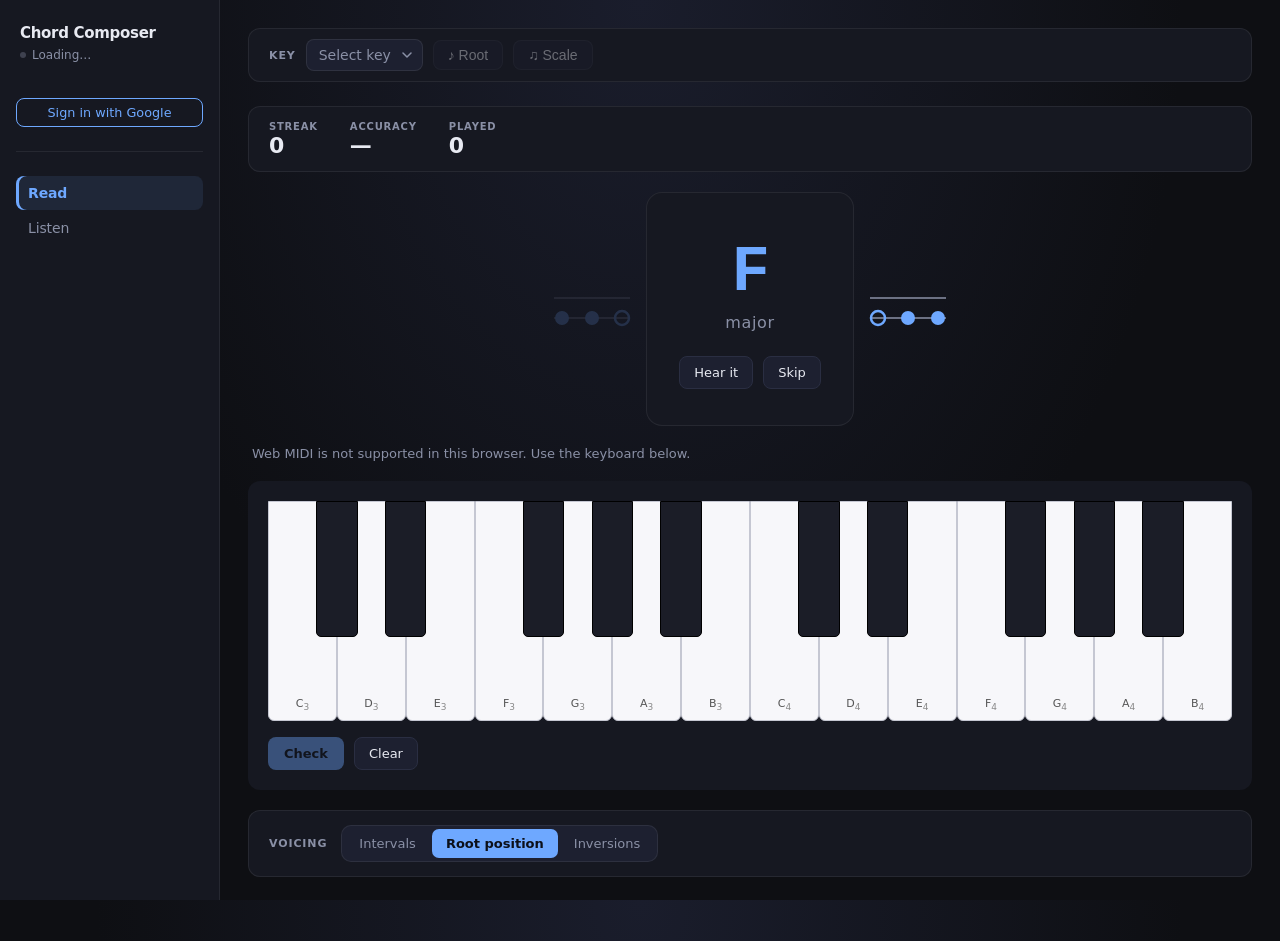
==== learn/index.html @ 8d829311 "Don't reveal answer on wrong check; add Clear for marked notes Keyboard now reveals the correct note" ====
<!doctype html>
<html lang="en">
  <head>
    <meta charset="UTF-8" />
    <meta name="viewport" content="width=device-width, initial-scale=1.0" />
    <title>Chord Composer</title>
    <script type="module" crossorigin src="/learn/assets/index-DQrzrPuW.js"></script>
    <link rel="stylesheet" crossorigin href="/learn/assets/index-ee2iNldH.css">
  </head>
  <body>
    <div id="root"></div>
  </body>
</html>
---- learn/assets/index-ee2iNldH.css ----
:root{--bg: #0e0f13;--panel: #161821;--panel-2: #1d2030;--text: #e8eaf2;--muted: #8a90a6;--accent: #6ea8ff;--accent-2: #ffb86b;--border: rgba(255,255,255,.07);--scale: #3a4866;--root: #ffb86b;--chord: #6ea8ff;--chord-root: #ff8c5a;--white-key: #f7f7fa;--white-key-down: #dadce6;--black-key: #1b1d27}*{box-sizing:border-box}html,body,#root{height:100%}body{margin:0;font-family:-apple-system,BlinkMacSystemFont,SF Pro Display,Inter,system-ui,sans-serif;background:radial-gradient(ellipse at top,#1a1d2c 0%,var(--bg) 60%);color:var(--text);-webkit-font-smoothing:antialiased}.app{display:flex;min-height:100vh}.sidebar{width:220px;flex-shrink:0;position:sticky;top:0;height:100vh;overflow-y:auto;padding:24px 16px;display:flex;flex-direction:column;gap:24px;background:var(--panel);border-right:1px solid var(--border)}.app-brand{padding:0 4px;display:flex;flex-direction:column;gap:6px}.sidebar h1{font-size:15px;font-weight:700;margin:0;letter-spacing:-.02em;color:var(--text)}.sidebar hr{border:none;border-top:1px solid var(--border);margin:0}.page-nav{display:flex;flex-direction:column;gap:1px}.page-nav button{display:flex;align-items:center;width:100%;text-align:left;background:transparent;border:0;border-radius:8px;padding:9px 12px;font-size:14px;font-weight:500;color:var(--muted);cursor:pointer;font-family:inherit;letter-spacing:-.01em;transition:background 80ms,color 80ms,box-shadow 80ms}.page-nav button:hover:not(.is-active){background:#ffffff0d;color:var(--text)}.page-nav button.is-active{background:#6ea8ff1a;color:var(--accent);font-weight:600;box-shadow:inset 3px 0 0 var(--accent)}.app-main{flex:1;min-width:0;padding:28px 28px 64px;display:flex;flex-direction:column;gap:24px}.key-bar{display:flex;align-items:center;gap:10px;padding:10px 20px;background:var(--panel);border-radius:12px;border:1px solid var(--border)}.key-bar-label{font-size:11px;font-weight:600;text-transform:uppercase;letter-spacing:.08em;color:var(--muted)}.page-blocker{flex:1;display:flex;align-items:center;justify-content:center;min-height:320px;background:var(--panel);border-radius:12px;border:1px solid var(--border)}.page-blocker-message{font-size:13px;font-weight:600;text-transform:uppercase;letter-spacing:.06em;color:var(--muted)}@media (max-width: 860px){.app{flex-direction:column}.sidebar{position:static;width:100%;height:auto;flex-direction:row;flex-wrap:wrap;align-items:center;gap:16px;border-right:0;border-bottom:1px solid #232636}.page-nav{flex-direction:row}.page-nav button{width:auto;padding:8px 12px}.sidebar-controls{flex-direction:row;align-items:flex-end}}.status{display:flex;align-items:center;gap:6px;font-size:12px;color:var(--muted)}.status:before{content:"";width:6px;height:6px;border-radius:50%;background:var(--muted);flex-shrink:0;opacity:.35;transition:background .5s,opacity .5s,box-shadow .5s}.status.is-ready:before{background:#3ddb7f;opacity:1;box-shadow:0 0 6px #3ddb7f66}.controls{display:flex;flex-wrap:wrap;gap:16px;background:var(--panel);padding:16px;border-radius:12px}.control{display:flex;flex-direction:column;gap:6px;min-width:140px}.control>span{font-size:11px;font-weight:600;text-transform:uppercase;letter-spacing:.08em;color:var(--muted)}.control select{-webkit-appearance:none;-moz-appearance:none;appearance:none;background:var(--panel-2);color:var(--text);border:1px solid #2a2e42;border-radius:8px;padding:10px 12px;font-size:14px;font-family:inherit}.control select:focus{outline:2px solid var(--accent);outline-offset:1px}.seg{display:inline-flex;background:var(--panel-2);border:1px solid var(--border);border-radius:10px;padding:3px;gap:2px}.seg button{background:transparent;color:var(--muted);border:0;padding:7px 14px;border-radius:7px;font-size:13px;font-family:inherit;font-weight:500;cursor:pointer;transition:background 80ms,color 80ms}.seg button.is-active{background:var(--accent);color:#0c1019;font-weight:600}.seg button:hover:not(.is-active){background:#ffffff0f;color:var(--text)}.page-header-control select.is-placeholder,.key-bar select.is-placeholder{color:var(--muted)}.keyboard-wrap{position:relative;background:var(--panel);padding:20px;border-radius:12px}.kbd-full{position:relative;width:100%;height:220px;-webkit-user-select:none;user-select:none}.kbd-white-row,.kbd-black-row{position:absolute;top:0;right:0;bottom:0;left:0}.kbd-black-row{pointer-events:none}.kbd-black-row .kbd-key{pointer-events:auto}.kbd-key{position:absolute;top:0;border:0;padding:0;cursor:pointer;font-family:inherit}.kbd-white{height:100%;background:var(--white-key);border:1px solid #c5c7d2;border-radius:0 0 6px 6px;color:#555;display:flex;align-items:flex-end;justify-content:center;padding-bottom:8px;font-size:11px;transition:background 60ms}.kbd-white:hover{background:#eef0f7}.kbd-white:active{background:var(--white-key-down)}.kbd-white .kbd-label sub{font-size:9px;color:#888}.kbd-black{height:62%;background:var(--black-key);border:1px solid #000;border-radius:0 0 5px 5px;z-index:2;transition:background 60ms,transform 60ms}.kbd-black:hover{background:#2a2d3a}.kbd-black:active{transform:translateY(1px)}.kbd-white.is-scale{background:linear-gradient(to bottom,#d8e3ff,#f7f7fa 70%)}.kbd-white.is-scale:hover{background:linear-gradient(to bottom,#c8d6ff,#eef0f7 70%)}.kbd-black.is-scale{background:#2d3a5e;box-shadow:inset 0 -3px 0 var(--accent)}.kbd-white.is-root{background:linear-gradient(to bottom,#ffd9a8,#fff 70%);box-shadow:inset 0 -4px 0 var(--root)}.kbd-black.is-root{background:#4d3a1f;box-shadow:inset 0 -3px 0 var(--root)}.kbd-white.is-chord,.kbd-white.is-chord-root,.kbd-white.is-root.is-chord{background:linear-gradient(to bottom,var(--chord) 0%,#b8d0ff 80%);color:#fff;box-shadow:none}.kbd-black.is-chord,.kbd-black.is-chord-root,.kbd-black.is-root.is-chord{background:var(--chord);box-shadow:inset 0 -3px 0 var(--chord)}.kbd-simple{display:grid;grid-template-columns:repeat(var(--cols, 14),1fr);gap:6px}.kbd-degree{background:var(--white-key);border:1px solid #c5c7d2;border-radius:8px;height:180px;font-family:inherit;cursor:pointer;color:#2a2d3a;display:flex;align-items:flex-end;justify-content:center;padding-bottom:14px;font-size:18px;font-weight:600;transition:background 60ms,transform 60ms}.kbd-degree:hover{background:#eef0f7}.kbd-degree:active{transform:translateY(1px)}.kbd-degree.is-root{background:linear-gradient(to bottom,#ffd9a8,#fff 70%);box-shadow:inset 0 -4px 0 var(--root)}.kbd-degree.is-chord,.kbd-degree.is-root.is-chord{background:linear-gradient(to bottom,var(--chord) 0%,#b8d0ff 80%);color:#fff;box-shadow:none}.chords-section h2{font-size:14px;font-weight:600;color:var(--muted);letter-spacing:.02em;margin:0 0 12px;text-transform:uppercase}.chord-pads{display:grid;grid-template-columns:repeat(auto-fit,minmax(110px,1fr));gap:10px}.chord-pad{background:var(--panel);border:1px solid #2a2e42;border-radius:12px;color:var(--text);padding:14px 12px;font-family:inherit;cursor:pointer;display:flex;flex-direction:column;gap:4px;align-items:flex-start;transition:background 80ms,border-color 80ms,transform 80ms}.chord-pad:hover{background:var(--panel-2);border-color:#3a3f5c}.chord-pad:active{transform:translateY(1px)}.chord-pad.is-active{background:var(--chord);border-color:var(--chord);color:#0c1019}.chord-pad.is-active .chord-pad-quality{color:#1a2a4a}.chord-pad-roman{font-size:18px;font-weight:700;letter-spacing:.01em}.chord-pad-name{font-size:14px;font-weight:500}.chord-pad-quality{font-size:11px;color:var(--muted);text-transform:uppercase;letter-spacing:.06em}.chords-section-head{display:flex;align-items:center;justify-content:space-between;margin-bottom:12px;gap:12px;flex-wrap:wrap}.chords-section-head h2{margin:0}.chord-mode-toggle{display:inline-flex;background:var(--panel);border:1px solid #2a2e42;border-radius:8px;padding:3px;gap:2px}.chord-mode-toggle button{background:transparent;color:var(--muted);border:0;padding:7px 14px;border-radius:6px;font-size:13px;font-family:inherit;cursor:pointer}.chord-mode-toggle button.is-active{background:var(--accent);color:#0c1019;font-weight:600}.nd-wrap{display:flex;flex-direction:column;gap:18px}.accent-secdom{--acc: #ff6f7a;--acc-soft: rgba(255,111,122,.16)}.accent-borrow{--acc: #b48aff;--acc-soft: rgba(180,138,255,.16)}.accent-mediant{--acc: #58d0c1;--acc-soft: rgba(88,208,193,.16)}.accent-hub{--acc: #ffb86b;--acc-soft: rgba(255,184,107,.16)}.nd-filters{display:flex;flex-wrap:wrap;gap:8px;padding:4px 0;position:sticky;top:0;background:var(--bg);z-index:5}.nd-chip{display:inline-flex;align-items:center;gap:8px;padding:8px 12px;border-radius:999px;border:1px solid #2a2e42;background:var(--panel);color:var(--text);font-family:inherit;font-size:13px;cursor:pointer;transition:background 80ms,border-color 80ms,transform 80ms}.nd-chip:hover{background:var(--panel-2)}.nd-chip.is-active{background:var(--acc, var(--accent));border-color:var(--acc, var(--accent));color:#0c1019;font-weight:600}.nd-chip:not(.is-active):before{content:"";display:inline-block;width:8px;height:8px;border-radius:50%;background:var(--acc, var(--muted))}.nd-chip-count{font-size:11px;color:var(--muted);background:#ffffff0f;padding:1px 6px;border-radius:8px}.nd-chip.is-active .nd-chip-count{color:#0000008c;background:#0000001f}.nd-section{background:var(--panel);border-radius:14px;padding:16px 18px 18px;border:1px solid #21263a}.nd-section-head{display:flex;gap:12px;margin-bottom:14px;align-items:stretch}.nd-section-bar{width:3px;border-radius:2px;background:var(--acc);flex-shrink:0}.nd-section-text{display:flex;flex-direction:column;gap:4px}.nd-section-title{font-size:14px;font-weight:700;letter-spacing:.02em;color:var(--text);text-transform:uppercase}.nd-section-sub{margin-left:8px;font-size:12px;color:var(--muted);font-weight:400;text-transform:none;letter-spacing:.01em}.nd-section-blurb{color:var(--muted);font-size:12.5px;line-height:1.5;max-width:80ch}.nd-empty{color:var(--muted);font-size:13px;padding:12px;background:var(--panel-2);border-radius:8px}.nd-pad{background:var(--panel-2);border:1px solid #2a2e42;border-left:3px solid var(--acc);border-radius:10px;color:var(--text);padding:10px 12px;font-family:inherit;cursor:pointer;display:flex;flex-direction:column;gap:3px;align-items:flex-start;text-align:left;transition:background 80ms,border-color 80ms,transform 80ms;min-width:0}.nd-pad:hover{background:#232842;border-color:var(--acc)}.nd-pad:active{transform:translateY(1px)}.nd-pad.is-active{background:var(--acc);border-color:var(--acc);color:#0c1019}.nd-pad.is-active .nd-pad-sub,.nd-pad.is-active .nd-pad-quality{color:#0009}.nd-pad.is-dim{opacity:.45}.nd-pad.is-dim:after{content:""}.nd-pad.is-small{padding:7px 10px}.nd-pad-label{font-size:14px;font-weight:700;letter-spacing:.02em;font-feature-settings:"tnum"}.nd-pad-name{font-size:12.5px;color:var(--muted)}.nd-pad.is-active .nd-pad-name{color:#000000b3}.nd-pad-sub{font-size:10.5px;color:var(--muted);text-transform:uppercase;letter-spacing:.08em}.nd-pad-quality{font-size:10px;color:var(--muted);text-transform:uppercase;letter-spacing:.08em}.nd-pad.is-small .nd-pad-name{display:none}.nd-pad.is-small .nd-pad-label{font-size:13px}.nd-secdom-grid{display:grid;gap:8px;align-items:stretch}.nd-rowlabel{font-size:11px;text-transform:uppercase;letter-spacing:.08em;color:var(--muted);display:flex;align-items:center;padding-right:8px}.nd-colhead{display:flex;flex-direction:column;align-items:center;justify-content:center;gap:2px;padding:4px;border-bottom:1px dashed #2a2e42}.nd-colhead-roman{font-size:13px;font-weight:700;color:var(--text)}.nd-colhead-name{font-size:11px;color:var(--muted)}.nd-borrow-row+.nd-borrow-row{margin-top:14px}.nd-source-label{font-size:11px;text-transform:uppercase;letter-spacing:.08em;color:var(--muted);margin-bottom:8px}.nd-pad-grid{display:grid;grid-template-columns:repeat(auto-fit,minmax(110px,1fr));gap:8px}.nd-hub{display:flex;flex-direction:column;gap:8px}.nd-hub-row{display:grid;grid-template-columns:170px 1fr;gap:12px;align-items:stretch;padding:8px;border-radius:10px;background:var(--panel-2)}.nd-hub-row.is-current{background:var(--acc-soft);border:1px solid var(--acc)}.nd-hub-mode{font-size:13px;font-weight:600;color:var(--text);display:flex;flex-direction:column;align-items:flex-start;gap:4px;justify-content:center;padding-left:4px}.nd-hub-tag{font-size:10px;text-transform:uppercase;letter-spacing:.08em;padding:2px 6px;background:var(--acc);color:#0c1019;border-radius:6px}.nd-hub-cells{display:grid;grid-template-columns:repeat(7,minmax(0,1fr));gap:6px}.painter{display:flex;flex-direction:column;gap:20px}.painter-toolbar{display:flex;flex-wrap:wrap;gap:16px;align-items:center;background:var(--panel);padding:14px 16px;border-radius:12px}.tool-group{display:flex;align-items:center;gap:8px}.tool-label{font-size:11px;text-transform:uppercase;letter-spacing:.08em;color:var(--muted);margin-right:4px}.seg button{font-weight:500}.bpm-input{width:64px;background:var(--panel-2);border:1px solid #2a2e42;border-radius:8px;color:var(--text);padding:8px 10px;font-family:inherit;font-size:13px;text-align:center}.btn-primary{background:var(--accent);color:#0c1019;border:0;border-radius:8px;padding:9px 16px;font-family:inherit;font-size:13px;font-weight:600;cursor:pointer}.btn-primary:disabled{opacity:.4;cursor:not-allowed}.btn-ghost{background:var(--panel-2);color:var(--text);border:1px solid #2a2e42;border-radius:8px;padding:8px 14px;font-family:inherit;font-size:13px;cursor:pointer}.btn-ghost:hover{background:#232842}.btn-link{background:transparent;color:var(--accent);border:0;cursor:pointer;font-family:inherit;font-size:12px;margin-left:8px;padding:4px 6px}.mark-action{margin-left:auto;background:var(--panel-2);padding:6px 10px;border-radius:10px}.mark-info{font-size:12px;color:var(--muted)}.mark-info b{color:var(--text)}.painter-roll{background:var(--panel);border-radius:12px;padding:14px}.roll-outer{display:flex;flex-direction:column;gap:10px}.roll-scroll{overflow-x:auto;border-radius:10px;background:var(--panel-2);padding:0;position:relative}.roll-rule{position:relative;height:22px;border-bottom:1px solid #2a2e42}.roll-tick{position:absolute;top:0;bottom:0;width:1px;background:#2a2e42}.roll-tick.is-bar{background:#3a3f5c}.roll-bar-label{position:absolute;left:4px;top:4px;font-size:10px;color:var(--muted);text-transform:uppercase;letter-spacing:.08em}.roll-track{position:relative;cursor:cell;-webkit-user-select:none;user-select:none}.roll-track.tool-insert,.roll-track.tool-insert .roll-block{cursor:crosshair}.roll-cell{position:absolute;top:0;bottom:0;border-right:1px solid rgba(255,255,255,.04)}.roll-cell.is-bar-start{border-left:1px solid rgba(255,255,255,.12)}.roll-block{position:absolute;top:6px;bottom:6px;background:var(--panel);border:1px solid var(--accent);border-radius:8px;padding:8px 10px;display:flex;flex-direction:column;gap:2px;justify-content:center;color:var(--text);overflow:hidden;cursor:pointer;transition:background 80ms}.roll-block{cursor:grab}.roll-block.is-dragging{cursor:grabbing;opacity:.85;box-shadow:0 6px 18px #00000080;z-index:3}.roll-block:hover{background:#1c2032}.roll-block.is-custom{border-color:var(--accent-2);background:linear-gradient(180deg,#ffb86b2e,#ffb86b0f)}.roll-block-label{font-size:14px;font-weight:700;letter-spacing:.02em}.roll-block-name{font-size:11px;color:var(--muted)}.roll-block-resize{position:absolute;top:0;bottom:0;right:0;width:6px;cursor:ew-resize;background:transparent}.roll-block-resize:hover{background:#6ea8ff66}.roll-mark{position:absolute;top:0;bottom:0;width:2px;background:var(--accent-2);cursor:pointer;z-index:4}.roll-mark-flag{position:absolute;top:-8px;left:50%;transform:translate(-50%);background:var(--accent-2);color:#0c1019;padding:0 5px;border-radius:4px;font-size:12px;font-weight:700}.roll-playhead{position:absolute;top:0;bottom:0;width:2px;background:#ff4757;z-index:5;pointer-events:none;box-shadow:0 0 8px #ff475799}.roll-footer{display:flex;justify-content:space-between;align-items:center;padding:0 4px}.roll-extend{background:transparent;border:1px dashed #3a3f5c;color:var(--muted);padding:6px 12px;border-radius:8px;font-family:inherit;font-size:12px;cursor:pointer}.roll-extend:hover{color:var(--text);border-color:var(--accent)}.roll-stats{font-size:11px;color:var(--muted);text-transform:uppercase;letter-spacing:.08em}.painter-pads{background:var(--panel);padding:16px;border-radius:12px}.painter-pads-head{display:flex;justify-content:space-between;align-items:center;margin-bottom:12px;gap:16px}.painter-pads-head h2{font-size:14px;font-weight:600;color:var(--muted);letter-spacing:.02em;margin:0;text-transform:uppercase}.painter-armed{font-size:12px;color:var(--muted);background:var(--panel-2);padding:6px 10px;border-radius:8px}.painter-armed b{color:var(--accent)}.designer{background:var(--panel);border:1px solid var(--accent-2);border-radius:14px;padding:18px;display:flex;flex-direction:column;gap:16px}.designer-head{display:flex;justify-content:space-between;gap:12px}.designer-eyebrow{font-size:10.5px;text-transform:uppercase;letter-spacing:.1em;color:var(--accent-2);font-weight:700;margin-bottom:4px}.designer-title{font-size:18px;font-weight:600;margin:0}.designer-title .dest-name{color:var(--accent-2)}.designer-sub{margin-top:4px;font-size:12px;color:var(--muted);font-family:ui-monospace,SFMono-Regular,monospace}.designer-close{background:transparent;border:0;color:var(--muted);font-size:24px;cursor:pointer;padding:4px 10px;border-radius:6px}.designer-close:hover{background:var(--panel-2);color:var(--text)}.designer-help{display:flex;flex-wrap:wrap;gap:14px;align-items:center;padding:10px 14px;background:var(--panel-2);border-radius:10px;border-left:3px solid var(--accent-2)}.help-label{font-size:10.5px;text-transform:uppercase;letter-spacing:.1em;color:var(--accent-2);font-weight:700}.help-choice{display:flex;gap:10px;align-items:center}.help-hint{font-size:12px;color:var(--muted)}.designer-kbd-wrap{padding:24px 8px 36px;background:var(--panel-2);border-radius:10px;position:relative}.kbd-white.is-help-legal{background:linear-gradient(to bottom,#6ea8ff8c,#f7f7fa 75%);box-shadow:inset 0 -5px 0 var(--accent)}.kbd-black.is-help-legal{background:#2a3a66;box-shadow:inset 0 -3px 0 var(--accent)}.kbd-white.is-help-locked{background:linear-gradient(to bottom,#ffb86bd9,#f7f7fa 75%);box-shadow:inset 0 -5px 0 var(--accent-2);cursor:not-allowed}.kbd-black.is-help-locked{background:#6b4a1f;box-shadow:inset 0 -3px 0 var(--accent-2);cursor:not-allowed}.move-marker.is-locked{background:#2a2e42;color:var(--accent-2);cursor:not-allowed;border-color:var(--accent-2)}.marker-chip.is-locked{opacity:.85;cursor:not-allowed;border-color:var(--accent-2)}.marker-chip.is-locked .marker-num{color:var(--accent-2)}.marker-lock{font-size:11px;margin-left:2px}.designer-kbd{position:relative;width:100%}.designer-kbd-row{position:absolute;top:0;right:0;bottom:0;left:0}.designer-kbd-row+.designer-kbd-row{pointer-events:none}.designer-kbd-row+.designer-kbd-row .kbd-key{pointer-events:auto}.kbd-white.is-dest-shadow{background:linear-gradient(to bottom,#ffb86b80,#f7f7fa 75%);box-shadow:inset 0 -5px 0 var(--accent-2)}.kbd-black.is-dest-shadow{background:#4d3a1f;box-shadow:inset 0 -3px 0 var(--accent-2)}.designer-markers-top{position:absolute;top:-22px;left:0;right:0;height:18px;pointer-events:none}.dest-marker{position:absolute;transform:translate(-50%);color:var(--accent-2);font-size:16px;line-height:1}.designer-markers-bottom{position:absolute;bottom:-34px;left:0;right:0;height:28px;pointer-events:none}.move-marker{position:absolute;transform:translate(-50%);pointer-events:auto;width:26px;height:26px;border-radius:50%;background:var(--mk);color:#0c1019;display:flex;align-items:center;justify-content:center;font-size:12px;font-weight:700;cursor:pointer;border:2px solid transparent;box-shadow:0 2px 6px #0006;transition:transform 80ms}.move-marker.is-selected{border-color:#fff;transform:translate(-50%) scale(1.15)}.designer-controls{display:grid;grid-template-columns:1fr auto;gap:16px;align-items:center}.marker-chips{display:flex;gap:8px;flex-wrap:wrap}.marker-chip{display:inline-flex;align-items:center;gap:8px;background:var(--panel-2);border:1px solid #2a2e42;border-radius:999px;padding:7px 12px;cursor:pointer;color:var(--text);font-family:inherit;font-size:13px}.marker-chip.is-selected{border-color:var(--mk);box-shadow:0 0 0 2px #ffffff0a}.marker-dot{width:10px;height:10px;border-radius:50%;background:var(--mk)}.marker-num{font-weight:700}.marker-note{color:var(--muted);font-family:ui-monospace,SFMono-Regular,monospace;font-size:12px}.designer-readout{background:var(--panel-2);border-radius:10px;padding:10px 18px;display:flex;flex-direction:column;gap:2px;align-items:flex-end}.readout-label{font-size:10px;text-transform:uppercase;letter-spacing:.1em;color:var(--muted)}.readout-name{font-size:22px;font-weight:700;color:var(--accent);font-family:ui-monospace,SFMono-Regular,monospace;line-height:1}.readout-name.is-unknown{color:var(--muted);font-size:14px;font-weight:500}.readout-quality{font-size:10px;text-transform:uppercase;letter-spacing:.08em;color:var(--muted)}.designer-actions{display:flex;gap:10px;align-items:center}.designer-actions .spacer{flex:1}.tier-pull{--tier: #5b5bd6;--tier-soft: rgba(91,91,214,.32);--tier-text: #c9c9ff}.tier-inKey{--tier: #1f8a70;--tier-soft: rgba(31,138,112,.32);--tier-text: #9fe8d5}.tier-shade{--tier: #4f7a28;--tier-soft: rgba(79,122,40,.32);--tier-text: #c2e89a}.tier-colour{--tier: #b4762a;--tier-soft: rgba(180,118,42,.3);--tier-text: #ffd9a0}.tier-floor{--tier: #4a4d5c;--tier-soft: rgba(74,77,92,.35);--tier-text: #a7abc0}.vm-grid{display:grid;grid-template-columns:64px repeat(12,minmax(0,1fr));gap:4px}.vm-colhead{text-align:center;font-size:12px;font-weight:600;color:var(--muted);padding-bottom:2px}.vm-rowlabel{display:flex;align-items:center;justify-content:flex-end;padding-right:10px;font-size:12px;font-weight:600;color:var(--muted)}.vm-cell{background:var(--tier-soft);border:1px solid var(--tier);color:var(--tier-text);border-radius:8px;padding:10px 0;font-size:13px;font-weight:600;font-family:inherit;cursor:pointer;transition:transform .05s ease,box-shadow .1s ease,background .1s ease}.vm-cell:hover{background:var(--tier);color:#0c1019}.vm-cell:active{transform:translateY(1px)}.vm-cell.is-active{background:var(--tier);color:#0c1019;box-shadow:0 0 0 2px var(--text)}.vm-cell.is-dual{box-shadow:inset 0 0 0 2px #ffe9b0}.vm-cell.is-dual.is-active{box-shadow:inset 0 0 0 2px #ffe9b0,0 0 0 2px var(--text)}.vm-detail{margin-top:16px;background:var(--panel-2);border-left:3px solid var(--tier, #2a2e42);border-radius:10px;padding:12px 16px;display:flex;flex-direction:column;gap:6px}.vm-detail.is-empty{color:var(--muted);font-size:13px;border-left-color:#2a2e42}.vm-detail-head{display:flex;align-items:baseline;gap:12px}.vm-detail-name{font-size:18px;font-weight:700}.vm-detail-tier{font-size:11px;font-weight:600;text-transform:uppercase;letter-spacing:.08em;color:var(--tier-text, var(--muted))}.vm-detail-body{display:flex;flex-direction:column;gap:4px;font-size:13px;color:var(--muted)}.vm-detail-targets{margin:0;padding:0;list-style:none;display:flex;flex-direction:column;gap:3px;color:var(--text)}.vm-detail-foreign{font-size:12px;color:var(--muted)}.vm-bar{margin-top:16px;display:flex;height:14px;border-radius:7px;overflow:hidden;border:1px solid #2a2e42}.vm-bar-seg{background:var(--tier);min-width:2px}.vm-legend{margin-top:12px;display:flex;flex-wrap:wrap;gap:14px 22px}.vm-legend-item{display:inline-flex;align-items:center;gap:7px;font-size:12px;color:var(--muted)}.vm-swatch{width:14px;height:14px;border-radius:4px;background:var(--tier-soft, transparent);border:1px solid var(--tier, #2a2e42)}.vm-swatch.is-dual{border-color:#ffe9b0;box-shadow:inset 0 0 0 1px #ffe9b0}.vm-legend-count{font-weight:700;color:var(--text)}@media (max-width: 720px){.vm-grid{grid-template-columns:48px repeat(12,minmax(0,1fr));gap:3px}.vm-cell{padding:7px 0;font-size:11px;border-radius:6px}.vm-colhead,.vm-rowlabel{font-size:10px}}.vm-grid,.vm-cell{position:relative}.vm-cell:after{content:attr(data-tip);position:absolute;bottom:calc(100% + 7px);left:50%;transform:translate(-50%) translateY(2px);background:#0c0e16;border:1px solid var(--tier);color:var(--text);font-size:11px;font-weight:600;padding:5px 9px;border-radius:6px;white-space:nowrap;opacity:0;pointer-events:none;transition:opacity .1s ease,transform .1s ease;z-index:6}.vm-cell:hover:after{opacity:1;transform:translate(-50%) translateY(0)}@keyframes vm-flash{0%,to{filter:none;box-shadow:none}50%{filter:brightness(1.8);box-shadow:0 0 0 3px var(--text),0 0 14px var(--tier)}}.vm-cell.is-flash{animation:vm-flash .4s ease-in-out 3;z-index:2}.vm-cell.is-dual.is-flash{animation:vm-flash .4s ease-in-out 3}.vm-cell{transition:transform .05s ease,box-shadow .1s ease,background .1s ease,opacity .12s ease,filter .12s ease}.vm-grid.is-holding .vm-cell.is-dimmed{opacity:.15;filter:saturate(.4)}.vm-grid.is-holding .vm-cell.is-next{box-shadow:0 0 0 2px var(--text),0 0 10px var(--tier);filter:brightness(1.25);z-index:2}.vm-grid.is-holding .vm-cell.is-next.is-dual{box-shadow:inset 0 0 0 2px #ffe9b0,0 0 0 2px var(--text),0 0 10px var(--tier)}.vm-grid.is-holding .vm-cell.is-held{background:var(--tier);color:#0c1019}.vm-grid.is-holding .vm-cell:after{opacity:0!important}.vm-hold-hint{margin-top:10px;font-size:12px;color:var(--muted);padding:8px 12px;background:var(--panel-2);border-radius:8px}.vm-hold-hint.mode-resolve{color:#c9c9ff}.vm-hold-hint.mode-free{color:#9fe8d5}.vm-hold-hint.mode-home{color:#ffd9a0}.cheat-head{display:flex;align-items:flex-end;justify-content:space-between;gap:16px;flex-wrap:wrap}.cheat-meta{display:flex;align-items:center;gap:12px}.cheat-count{font-size:13px;color:var(--muted)}.cheat-clear{background:var(--panel-2);color:var(--text);border:1px solid #2a2e42;border-radius:8px;padding:8px 14px;font-size:13px;font-family:inherit;cursor:pointer}.cheat-clear:hover:not(:disabled){border-color:var(--accent)}.cheat-clear:disabled{opacity:.4;cursor:default}.cheat-hint{font-size:13px;color:var(--muted);padding:10px 14px;background:var(--panel);border-radius:10px}.seg button:disabled{opacity:.4;cursor:default}.kbd-key.is-marked:after{content:"";position:absolute;left:50%;transform:translate(-50%);width:9px;height:9px;border-radius:50%;background:var(--accent);pointer-events:none}.kbd-white.is-marked:after{bottom:30px;box-shadow:0 0 0 2px #ffffffd9}.kbd-black.is-marked:after{bottom:10px;box-shadow:0 0 0 2px #0009}.kbd-key.is-locked{cursor:default;filter:saturate(.5) brightness(.55)}.kbd-white.is-locked:hover{background:var(--white-key)}.kbd-black.is-locked:hover{background:var(--black-key)}.kbd-black.is-locked:active{transform:none}.page-header{display:flex;align-items:center;justify-content:space-between;gap:16px;background:var(--panel);border-radius:12px;border:1px solid var(--border);padding:12px 20px;flex-wrap:wrap}.page-header-controls{display:flex;align-items:center;gap:24px;flex-wrap:wrap}.page-header-control{display:flex;align-items:center;gap:10px}.page-header-control>span{font-size:11px;font-weight:600;text-transform:uppercase;letter-spacing:.08em;color:var(--muted);white-space:nowrap}.page-header-control select,.key-bar select{-webkit-appearance:none;-moz-appearance:none;appearance:none;background-color:var(--panel-2);background-image:url("data:image/svg+xml,%3Csvg xmlns='http://www.w3.org/2000/svg' width='10' height='6' fill='none'%3E%3Cpath d='M1 1l4 4 4-4' stroke='%238a90a6' stroke-width='1.5' stroke-linecap='round' stroke-linejoin='round'/%3E%3C/svg%3E");background-repeat:no-repeat;background-position:right 10px center;color:var(--text);border:1px solid rgba(255,255,255,.08);border-radius:8px;padding:7px 30px 7px 12px;font-size:14px;font-family:inherit;cursor:pointer;transition:border-color 80ms}.page-header-control select:hover,.key-bar select:hover{border-color:#ffffff29}.page-header-control select:focus,.key-bar select:focus{outline:2px solid var(--accent);outline-offset:1px}.em-grid-wrap{position:relative}.em-grid-wrap.has-focal .vm-cell{opacity:.18;filter:saturate(.3);pointer-events:none;transition:opacity .2s ease,filter .2s ease}.em-grid-wrap.has-focal .vm-cell.is-active{opacity:1;filter:none}.em-overlay{position:absolute;top:0;right:0;bottom:0;left:0;display:flex;flex-direction:column;align-items:center;justify-content:center;gap:20px;background:#0e0f13b8;border-radius:12px;padding:24px 16px;animation:em-fade-in .15s ease;min-height:260px}@keyframes em-fade-in{0%{opacity:0}to{opacity:1}}.em-dismiss{position:absolute;top:12px;right:14px;background:transparent;border:1px solid #2a2e42;border-radius:8px;color:var(--muted);font-size:12px;font-family:inherit;padding:6px 10px;cursor:pointer;transition:color 80ms,border-color 80ms}.em-dismiss:hover{color:var(--text);border-color:var(--accent)}.em-focal-card{background:var(--tier-soft);border:2px solid var(--tier);border-radius:14px;padding:16px 32px;text-align:center;box-shadow:0 0 0 4px #ffffff0f,0 0 24px var(--tier-soft)}.em-focal-name{font-size:28px;font-weight:700;color:var(--tier-text);line-height:1}.em-focal-tier{margin-top:6px;font-size:11px;font-weight:600;text-transform:uppercase;letter-spacing:.1em;color:var(--tier-text);opacity:.7}.em-spokes{display:flex;flex-wrap:wrap;gap:10px;justify-content:center}.em-spoke{display:flex;align-items:center;gap:8px;background:var(--panel-2);border:1px solid #2a2e42;border-radius:999px;padding:9px 16px;cursor:pointer;font-family:inherit;font-size:13px;color:var(--text);transition:background 80ms,border-color 80ms,box-shadow 80ms}.em-spoke:hover{border-color:var(--accent);background:#1c2032}.em-spoke.is-active{background:var(--accent);border-color:var(--accent);color:#0c1019}.em-spoke.is-active .em-spoke-arrow{color:#0c1019}.em-spoke.is-active .em-spoke-count{background:#0000002e;color:#0c1019}.em-spoke-arrow{color:var(--muted);font-size:15px}.em-spoke-label{font-weight:500}.em-spoke-count{font-size:11px;font-weight:700;background:var(--panel);padding:2px 7px;border-radius:999px;color:var(--muted)}.em-cluster{width:100%;max-width:720px;animation:em-fade-in .15s ease;display:flex;flex-direction:column;gap:12px}.em-cluster-blurb{font-size:13px;color:var(--muted);text-align:center;margin:0;padding:0 16px;line-height:1.5}.em-cluster-cards{display:flex;flex-wrap:wrap;gap:8px;justify-content:center}.em-chord-card{background:var(--tier-soft);border:1px solid var(--tier);border-radius:10px;padding:10px 14px;min-width:64px;text-align:center;cursor:pointer;font-family:inherit;transition:background 80ms,box-shadow 80ms;display:flex;flex-direction:column;gap:3px}.em-chord-card:hover{background:var(--tier);box-shadow:0 0 10px var(--tier-soft)}.em-chord-card:hover .em-chord-name,.em-chord-card:hover .em-chord-quality{color:#0c1019}.em-chord-name{font-size:15px;font-weight:700;color:var(--tier-text);line-height:1}.em-chord-quality{font-size:10px;font-weight:600;text-transform:uppercase;letter-spacing:.08em;color:var(--tier-text);opacity:.65}.em-chord-tag{font-size:8px;font-weight:700;text-transform:uppercase;letter-spacing:.1em;color:var(--tier-text);opacity:.5;margin-top:2px}.em-chord-card.is-selected{box-shadow:0 0 0 2px var(--text),0 0 10px var(--tier-soft)}.em-chord-card.is-selected .em-chord-tag{opacity:1}.em-chord-card:hover .em-chord-tag{color:#0c1019;opacity:.7}.em-chord-detail{margin-top:14px;background:var(--panel-2);border-radius:12px;border-left:3px solid var(--accent);padding:14px 18px;display:flex;flex-direction:column;gap:8px;animation:em-fade-in .15s ease}.em-detail-tag{font-size:10px;font-weight:700;text-transform:uppercase;letter-spacing:.12em;color:var(--accent)}.em-detail-feel{font-size:13px;color:var(--text);margin:0;line-height:1.55}.em-detail-function{font-size:12px;color:var(--muted);margin:0;line-height:1.5;border-top:1px solid var(--border);padding-top:8px}.read-page{display:flex;flex-direction:column;gap:20px}.read-session{display:flex;gap:32px;background:var(--panel);padding:14px 20px;border-radius:12px;border:1px solid var(--border)}.read-session-stat{display:flex;flex-direction:column;gap:3px}.read-session-label{font-size:10px;font-weight:600;text-transform:uppercase;letter-spacing:.08em;color:var(--muted)}.read-session-value{font-size:22px;font-weight:700;color:var(--text);font-feature-settings:"tnum";line-height:1}.read-prompt{background:var(--panel);border:1px solid var(--border);border-radius:16px;padding:48px 32px 36px;display:flex;flex-direction:column;align-items:center;gap:8px;transition:border-color .25s,background .25s}.read-prompt.is-correct{border-color:#3ddb7f;background:#3ddb7f0d}.read-prompt.is-wrong{border-color:#ff4757;background:#ff47570d}.read-prompt-symbol{font-size:64px;font-weight:700;font-family:ui-monospace,SFMono-Regular,monospace;color:var(--accent);letter-spacing:-.02em;line-height:1}.read-prompt-quality{font-size:16px;font-weight:500;color:var(--muted);letter-spacing:.04em;text-transform:lowercase}.read-prompt-inversion{font-size:13px;color:var(--accent-2);font-weight:500;letter-spacing:.02em;margin-top:2px}.read-prompt-actions{display:flex;gap:10px;margin-top:16px}.read-feedback{display:flex;align-items:center;justify-content:space-between;gap:16px;padding:14px 20px;border-radius:12px;border-left:3px solid var(--border);background:var(--panel);animation:read-fade-in .15s ease}.read-feedback.is-correct{border-left-color:#3ddb7f}.read-feedback.is-wrong{border-left-color:#ff4757}.read-feedback-text{font-size:14px;color:var(--text)}.read-feedback.is-correct .read-feedback-text{color:#3ddb7f;font-weight:600}@keyframes read-fade-in{0%{opacity:0;transform:translateY(-4px)}to{opacity:1;transform:none}}.read-midi-status{font-size:13px;color:var(--muted);display:flex;align-items:center;gap:8px;margin:0;padding:0 4px}.read-keyboard-actions{display:flex;gap:10px;margin-top:16px}.read-level-controls{display:flex;align-items:center;gap:14px;padding:14px 20px;background:var(--panel);border-radius:12px;border:1px solid var(--border)}.read-level-label{font-size:11px;font-weight:600;text-transform:uppercase;letter-spacing:.08em;color:var(--muted)}.read-level-controls{flex-wrap:wrap}.read-level-sep{width:1px;height:20px;background:var(--border);flex-shrink:0}.read-prompt-row{display:flex;align-items:center;justify-content:center;gap:12px}.read-fing-spacer{width:84px;flex-shrink:0}.read-fing-btn{width:84px;height:50px;flex-shrink:0;background:none;border:none;padding:0;cursor:pointer;border-radius:8px;transition:opacity .18s,background .18s}.read-fing-btn:hover{background:#ffffff0a}.read-fing-btn.is-off{opacity:.18}.read-fing-btn.is-off:hover{opacity:.45}.read-fing-btn .fing-line{stroke:var(--muted);stroke-width:1.5px}.read-fing-btn .fing-finger{fill:var(--accent)}.read-fing-btn .fing-thumb{fill:none;stroke:var(--accent);stroke-width:2.5px}.app-auth{margin-top:12px}.app-loading{display:flex;align-items:center;justify-content:center;min-height:100vh}.auth-user{display:flex;align-items:center;gap:8px;flex-wrap:wrap}.auth-avatar{width:28px;height:28px;border-radius:50%;object-fit:cover}.auth-name{font-size:.85rem;opacity:.85;max-width:120px;overflow:hidden;text-overflow:ellipsis;white-space:nowrap}.auth-btn{font:inherit;font-size:.8rem;padding:6px 12px;border-radius:8px;border:1px solid var(--accent);background:transparent;color:var(--accent);cursor:pointer}.auth-btn:hover{background:var(--accent);color:#000}.auth-signin{width:100%}.listen-panel{display:flex;flex-direction:column;gap:16px}.listen-controls{display:flex;align-items:center;gap:10px}.listen-btn{padding:8px 16px;border-radius:8px;border:1px solid var(--border);background:var(--panel-2);color:var(--text);font-size:14px;cursor:pointer}.listen-btn:hover{border-color:var(--accent)}.listen-btn.is-next{background:var(--accent);color:#0e0f13;border-color:var(--accent)}.listen-midi{margin-left:auto;font-size:12px;color:var(--muted)}.listen-status{padding:12px 16px;border-radius:8px;border:1px solid var(--border);background:var(--panel);font-size:15px;color:var(--text)}.listen-status.is-correct{border-color:#3fbf7f;color:#8af2bf}.listen-status.is-wrong{border-color:var(--accent-2);color:#ffd2a6}.listen-status.is-offscale{border-color:#c0556a;color:#ffb3c0}.root-btn{padding:6px 14px;border-radius:8px;border:1px solid var(--border);background:var(--panel-2);color:var(--text);font-size:14px;cursor:pointer}.root-btn:hover:not(:disabled){border-color:var(--accent)}.root-btn:disabled{opacity:.4;cursor:not-allowed}.kbd-degree{position:relative}.kbd-degree-oct{position:absolute;bottom:4px;right:6px;font-size:10px;opacity:.6}.kbd-degree.is-octave-start{margin-left:14px}
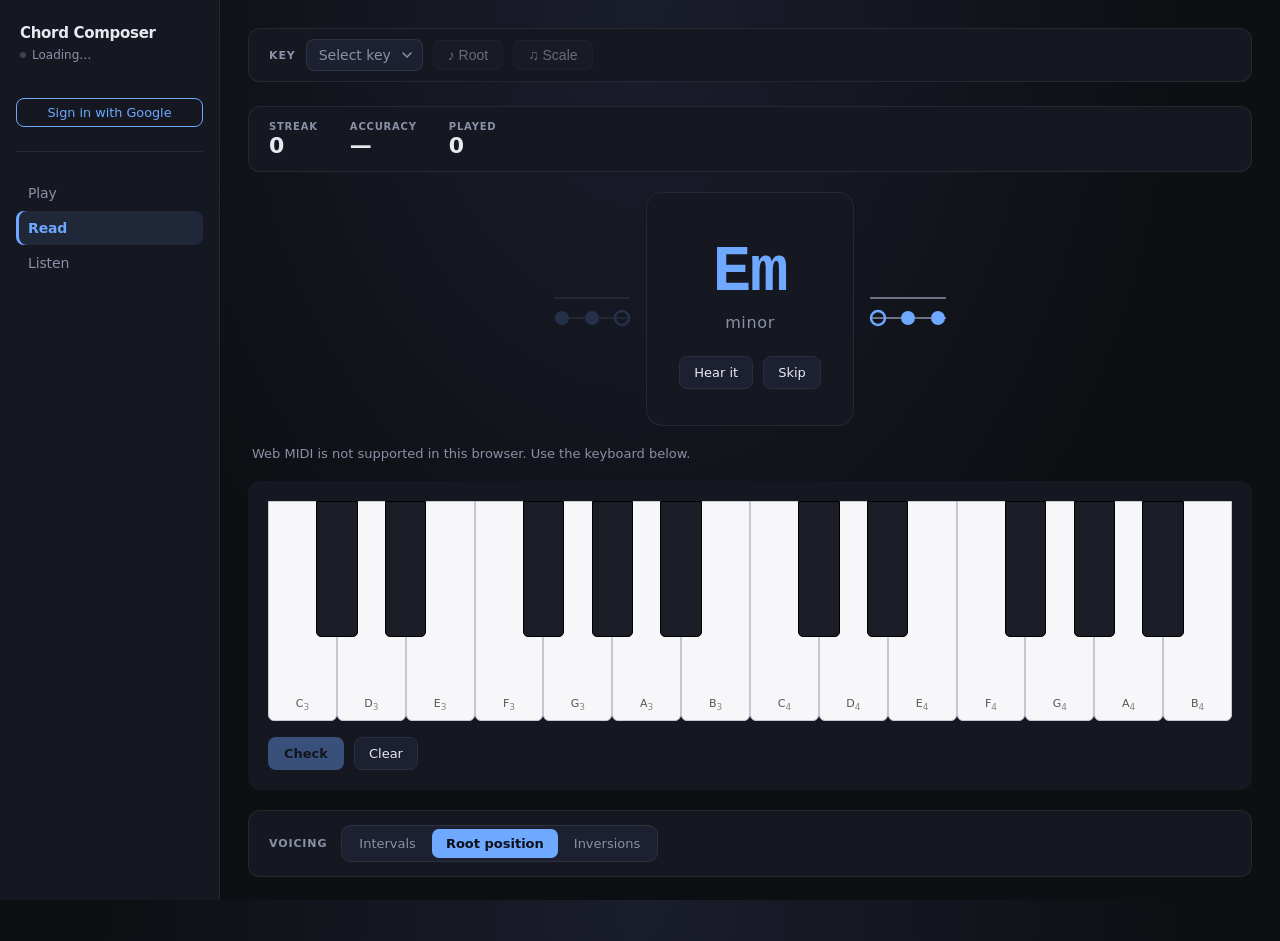
==== commit 483fd650: "Add Play module (Map grid, no Explore) driven by global Mode New "Play" tab above Read (public). It'" ====
--- a/learn/index.html
+++ b/learn/index.html
@@ -4,7 +4,7 @@
     <meta charset="UTF-8" />
     <meta name="viewport" content="width=device-width, initial-scale=1.0" />
     <title>Chord Composer</title>
-    <script type="module" crossorigin src="/learn/assets/index-DQrzrPuW.js"></script>
+    <script type="module" crossorigin src="/learn/assets/index-8mRk_jK1.js"></script>
     <link rel="stylesheet" crossorigin href="/learn/assets/index-ee2iNldH.css">
   </head>
   <body>
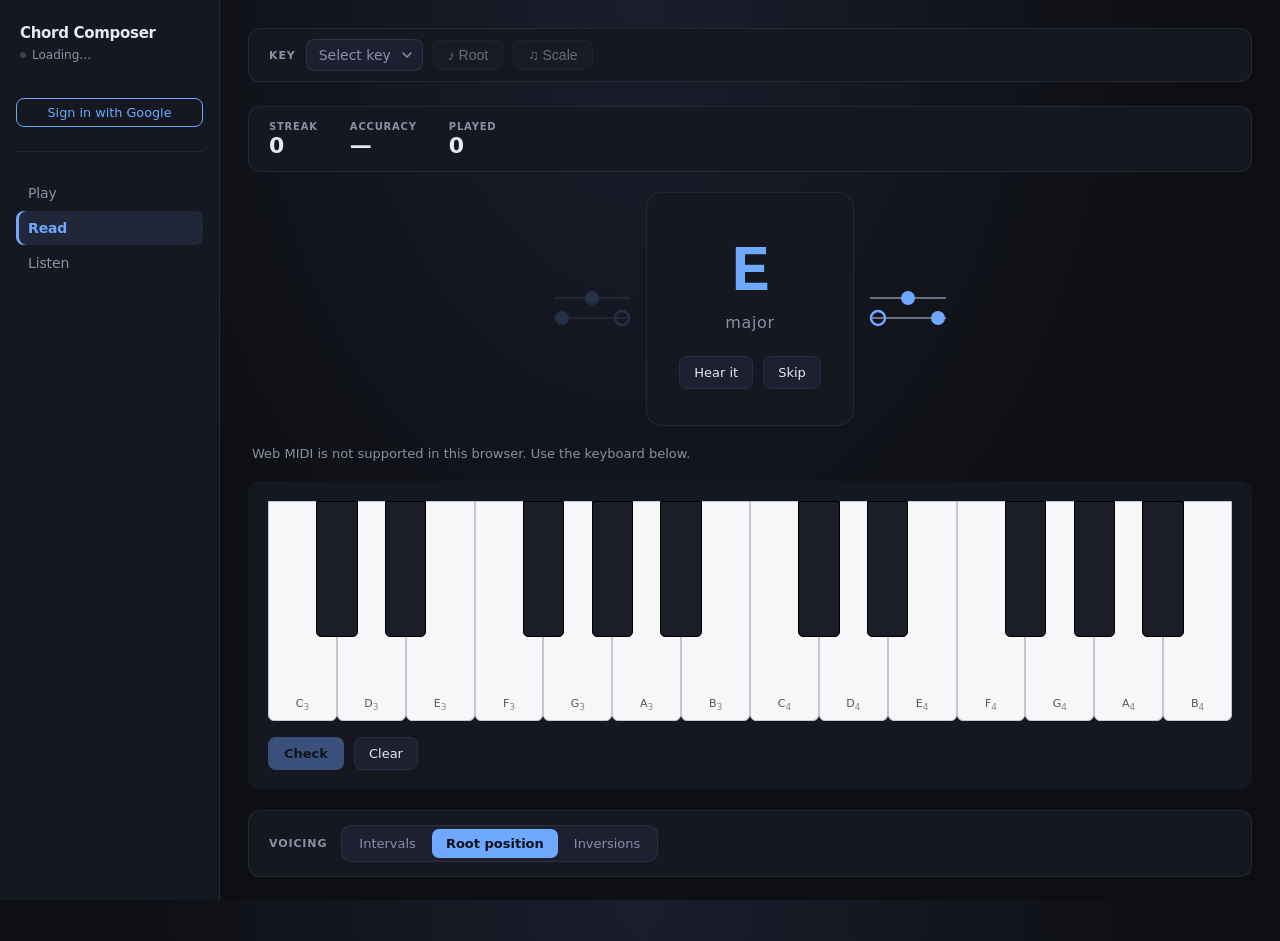
==== commit 6ad21f63: "Make key/mode per-module instead of global Key and mode are now stored per page (keyByPage/modeByPag" ====
--- a/learn/index.html
+++ b/learn/index.html
@@ -4,7 +4,7 @@
     <meta charset="UTF-8" />
     <meta name="viewport" content="width=device-width, initial-scale=1.0" />
     <title>Chord Composer</title>
-    <script type="module" crossorigin src="/learn/assets/index-8mRk_jK1.js"></script>
+    <script type="module" crossorigin src="/learn/assets/index-6wpG48VJ.js"></script>
     <link rel="stylesheet" crossorigin href="/learn/assets/index-ee2iNldH.css">
   </head>
   <body>
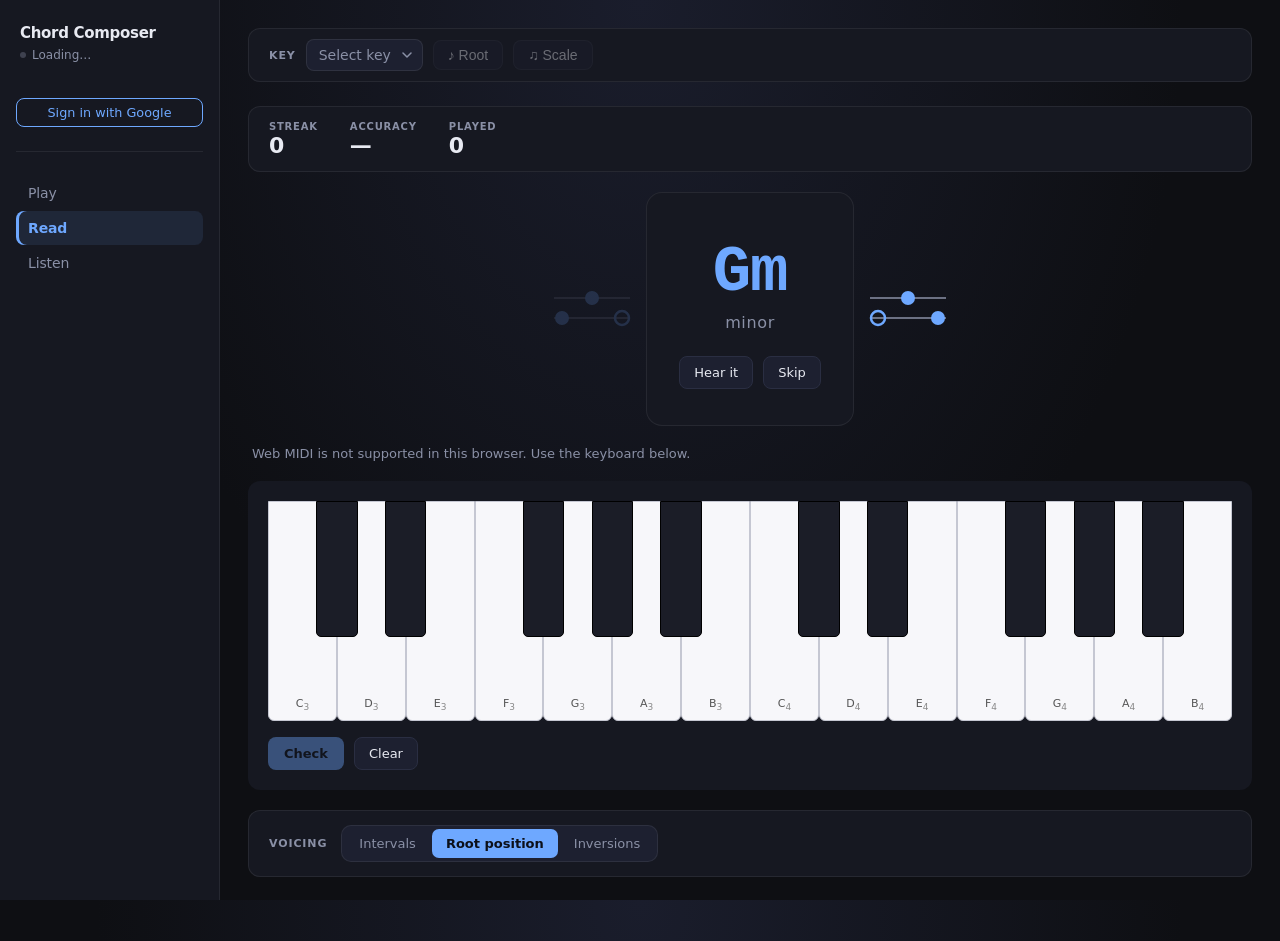
==== commit 702f27ab: "Bypass global Key/Mode selectors on Listen (fixed C major) Listen no longer shows or uses the header" ====
--- a/learn/index.html
+++ b/learn/index.html
@@ -4,7 +4,7 @@
     <meta charset="UTF-8" />
     <meta name="viewport" content="width=device-width, initial-scale=1.0" />
     <title>Chord Composer</title>
-    <script type="module" crossorigin src="/learn/assets/index-6wpG48VJ.js"></script>
+    <script type="module" crossorigin src="/learn/assets/index-BaV9kqsq.js"></script>
     <link rel="stylesheet" crossorigin href="/learn/assets/index-ee2iNldH.css">
   </head>
   <body>
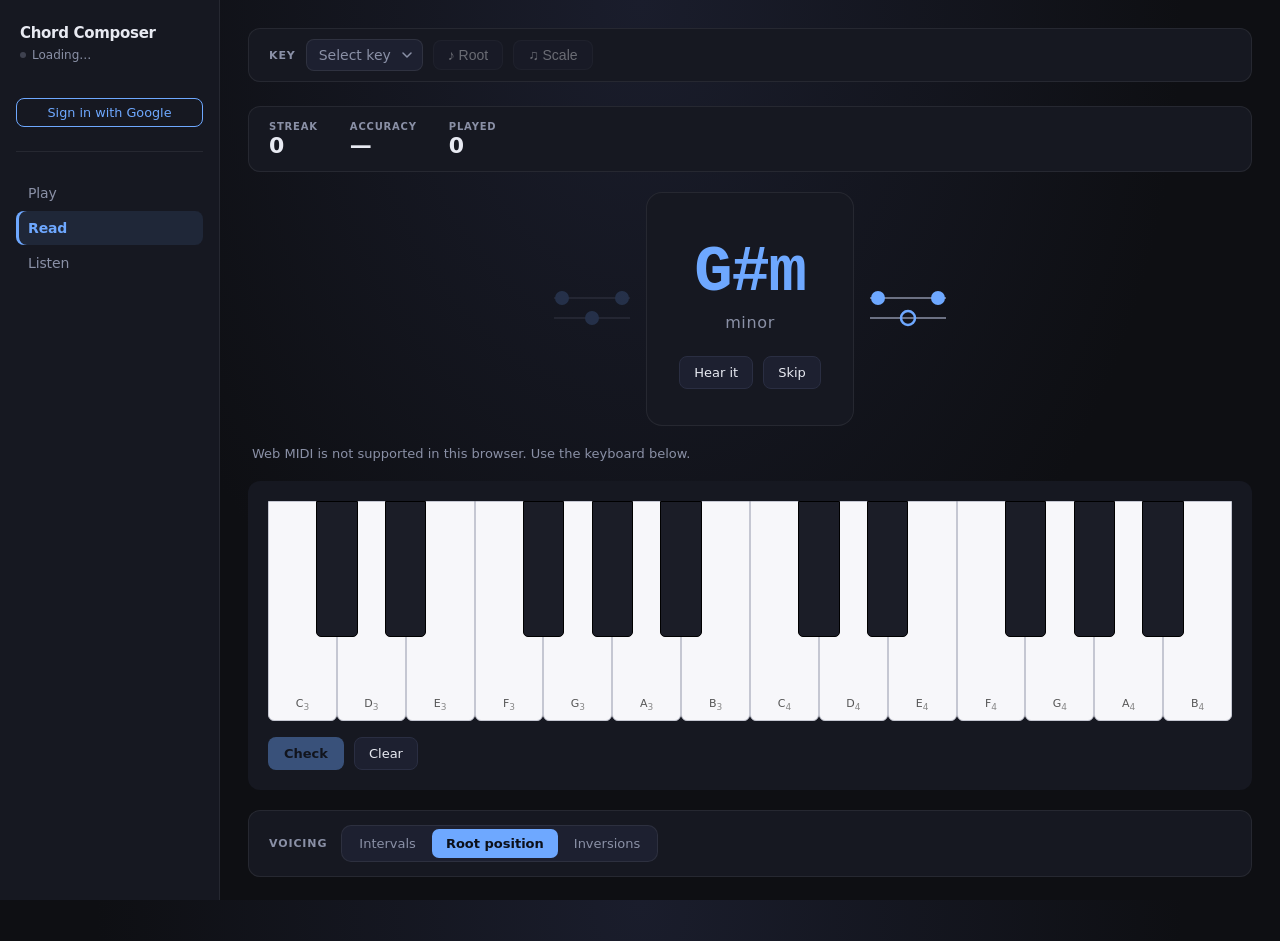
==== commit 47ef9f60: "Randomize Listen key each round Listen now rolls a fresh random key (always major) every time it adv" ====
--- a/learn/index.html
+++ b/learn/index.html
@@ -4,7 +4,7 @@
     <meta charset="UTF-8" />
     <meta name="viewport" content="width=device-width, initial-scale=1.0" />
     <title>Chord Composer</title>
-    <script type="module" crossorigin src="/learn/assets/index-BaV9kqsq.js"></script>
+    <script type="module" crossorigin src="/learn/assets/index-B17rS4Sd.js"></script>
     <link rel="stylesheet" crossorigin href="/learn/assets/index-ee2iNldH.css">
   </head>
   <body>
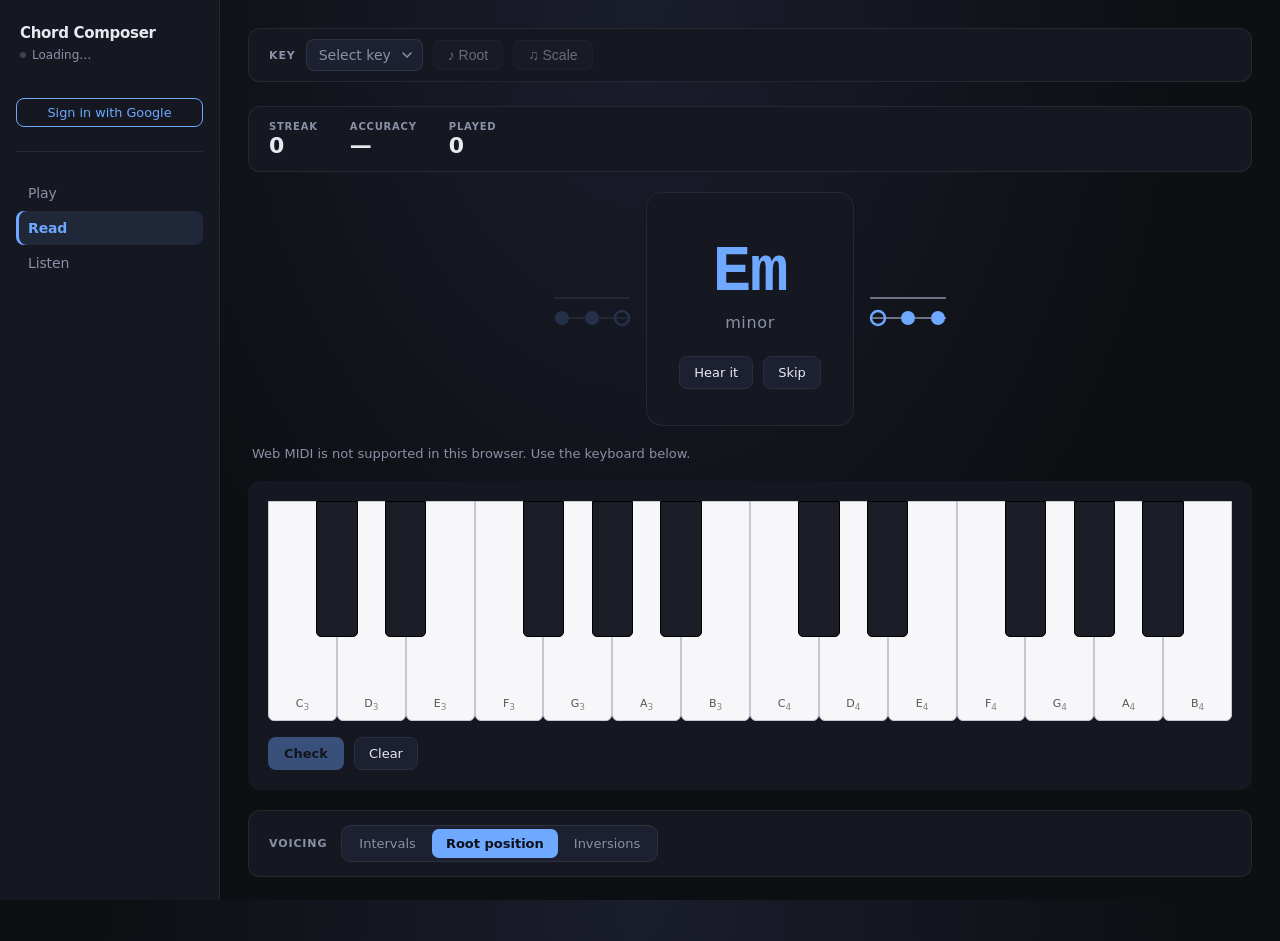
==== commit ece57ff5: "Hide the whole key-bar (incl. Root/Scale) on Listen With no key/mode selectors on Listen, the Root/S" ====
--- a/learn/index.html
+++ b/learn/index.html
@@ -4,7 +4,7 @@
     <meta charset="UTF-8" />
     <meta name="viewport" content="width=device-width, initial-scale=1.0" />
     <title>Chord Composer</title>
-    <script type="module" crossorigin src="/learn/assets/index-B17rS4Sd.js"></script>
+    <script type="module" crossorigin src="/learn/assets/index-D7hNZ4IN.js"></script>
     <link rel="stylesheet" crossorigin href="/learn/assets/index-ee2iNldH.css">
   </head>
   <body>
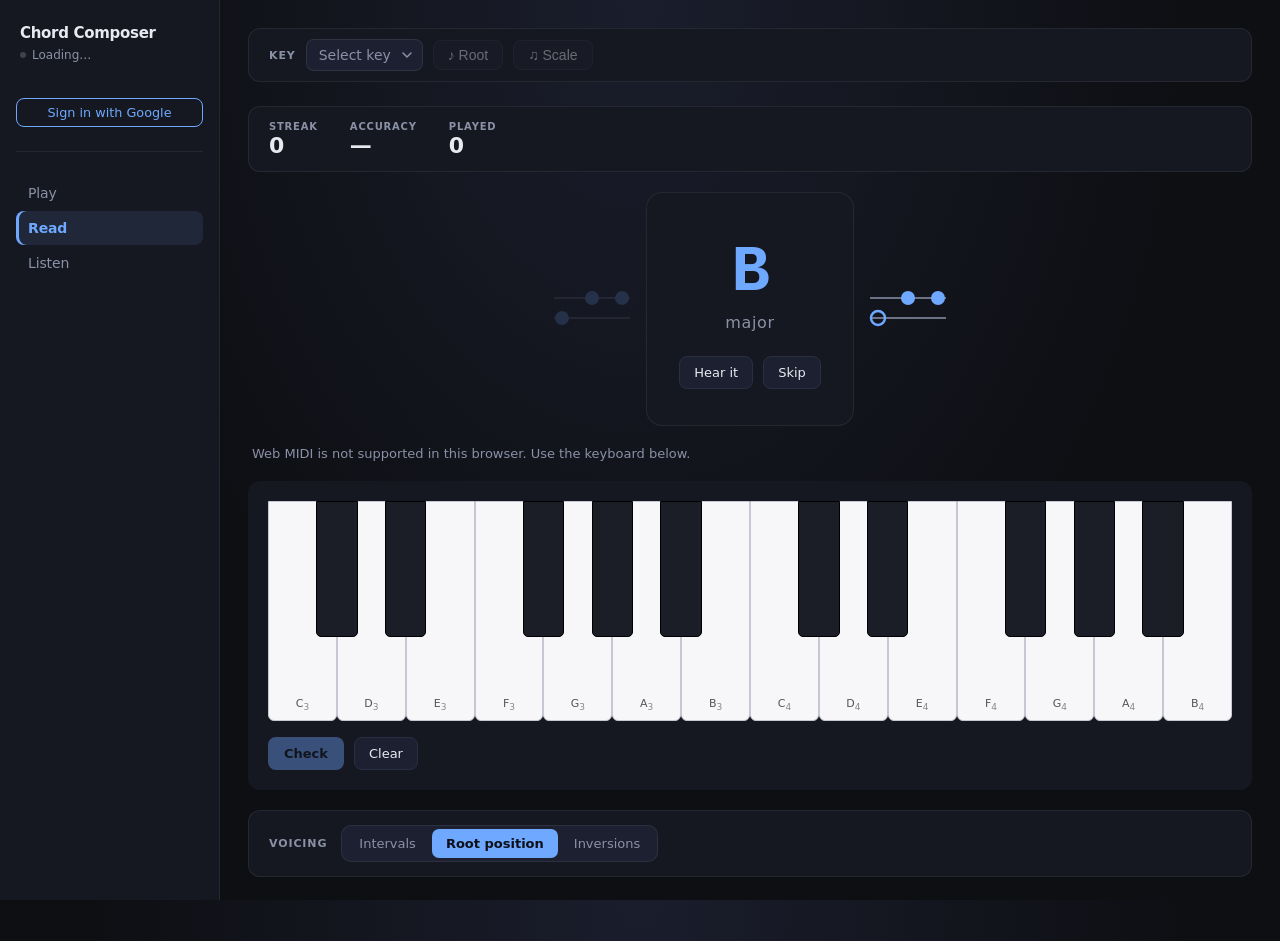
==== commit c3cebcc8: "Add Reveal to Listen; revealed rounds don't auto-advance Reveal shows and replays the answer, highli" ====
--- a/learn/index.html
+++ b/learn/index.html
@@ -4,8 +4,8 @@
     <meta charset="UTF-8" />
     <meta name="viewport" content="width=device-width, initial-scale=1.0" />
     <title>Chord Composer</title>
-    <script type="module" crossorigin src="/learn/assets/index-D7hNZ4IN.js"></script>
-    <link rel="stylesheet" crossorigin href="/learn/assets/index-ee2iNldH.css">
+    <script type="module" crossorigin src="/learn/assets/index-BrciW1HS.js"></script>
+    <link rel="stylesheet" crossorigin href="/learn/assets/index-Csb1QBWQ.css">
   </head>
   <body>
     <div id="root"></div>
--- a/learn/assets/index-Csb1QBWQ.css
+++ b/learn/assets/index-Csb1QBWQ.css
@@ -0,0 +1 @@
+:root{--bg: #0e0f13;--panel: #161821;--panel-2: #1d2030;--text: #e8eaf2;--muted: #8a90a6;--accent: #6ea8ff;--accent-2: #ffb86b;--border: rgba(255,255,255,.07);--scale: #3a4866;--root: #ffb86b;--chord: #6ea8ff;--chord-root: #ff8c5a;--white-key: #f7f7fa;--white-key-down: #dadce6;--black-key: #1b1d27}*{box-sizing:border-box}html,body,#root{height:100%}body{margin:0;font-family:-apple-system,BlinkMacSystemFont,SF Pro Display,Inter,system-ui,sans-serif;background:radial-gradient(ellipse at top,#1a1d2c 0%,var(--bg) 60%);color:var(--text);-webkit-font-smoothing:antialiased}.app{display:flex;min-height:100vh}.sidebar{width:220px;flex-shrink:0;position:sticky;top:0;height:100vh;overflow-y:auto;padding:24px 16px;display:flex;flex-direction:column;gap:24px;background:var(--panel);border-right:1px solid var(--border)}.app-brand{padding:0 4px;display:flex;flex-direction:column;gap:6px}.sidebar h1{font-size:15px;font-weight:700;margin:0;letter-spacing:-.02em;color:var(--text)}.sidebar hr{border:none;border-top:1px solid var(--border);margin:0}.page-nav{display:flex;flex-direction:column;gap:1px}.page-nav button{display:flex;align-items:center;width:100%;text-align:left;background:transparent;border:0;border-radius:8px;padding:9px 12px;font-size:14px;font-weight:500;color:var(--muted);cursor:pointer;font-family:inherit;letter-spacing:-.01em;transition:background 80ms,color 80ms,box-shadow 80ms}.page-nav button:hover:not(.is-active){background:#ffffff0d;color:var(--text)}.page-nav button.is-active{background:#6ea8ff1a;color:var(--accent);font-weight:600;box-shadow:inset 3px 0 0 var(--accent)}.app-main{flex:1;min-width:0;padding:28px 28px 64px;display:flex;flex-direction:column;gap:24px}.key-bar{display:flex;align-items:center;gap:10px;padding:10px 20px;background:var(--panel);border-radius:12px;border:1px solid var(--border)}.key-bar-label{font-size:11px;font-weight:600;text-transform:uppercase;letter-spacing:.08em;color:var(--muted)}.page-blocker{flex:1;display:flex;align-items:center;justify-content:center;min-height:320px;background:var(--panel);border-radius:12px;border:1px solid var(--border)}.page-blocker-message{font-size:13px;font-weight:600;text-transform:uppercase;letter-spacing:.06em;color:var(--muted)}@media (max-width: 860px){.app{flex-direction:column}.sidebar{position:static;width:100%;height:auto;flex-direction:row;flex-wrap:wrap;align-items:center;gap:16px;border-right:0;border-bottom:1px solid #232636}.page-nav{flex-direction:row}.page-nav button{width:auto;padding:8px 12px}.sidebar-controls{flex-direction:row;align-items:flex-end}}.status{display:flex;align-items:center;gap:6px;font-size:12px;color:var(--muted)}.status:before{content:"";width:6px;height:6px;border-radius:50%;background:var(--muted);flex-shrink:0;opacity:.35;transition:background .5s,opacity .5s,box-shadow .5s}.status.is-ready:before{background:#3ddb7f;opacity:1;box-shadow:0 0 6px #3ddb7f66}.controls{display:flex;flex-wrap:wrap;gap:16px;background:var(--panel);padding:16px;border-radius:12px}.control{display:flex;flex-direction:column;gap:6px;min-width:140px}.control>span{font-size:11px;font-weight:600;text-transform:uppercase;letter-spacing:.08em;color:var(--muted)}.control select{-webkit-appearance:none;-moz-appearance:none;appearance:none;background:var(--panel-2);color:var(--text);border:1px solid #2a2e42;border-radius:8px;padding:10px 12px;font-size:14px;font-family:inherit}.control select:focus{outline:2px solid var(--accent);outline-offset:1px}.seg{display:inline-flex;background:var(--panel-2);border:1px solid var(--border);border-radius:10px;padding:3px;gap:2px}.seg button{background:transparent;color:var(--muted);border:0;padding:7px 14px;border-radius:7px;font-size:13px;font-family:inherit;font-weight:500;cursor:pointer;transition:background 80ms,color 80ms}.seg button.is-active{background:var(--accent);color:#0c1019;font-weight:600}.seg button:hover:not(.is-active){background:#ffffff0f;color:var(--text)}.page-header-control select.is-placeholder,.key-bar select.is-placeholder{color:var(--muted)}.keyboard-wrap{position:relative;background:var(--panel);padding:20px;border-radius:12px}.kbd-full{position:relative;width:100%;height:220px;-webkit-user-select:none;user-select:none}.kbd-white-row,.kbd-black-row{position:absolute;top:0;right:0;bottom:0;left:0}.kbd-black-row{pointer-events:none}.kbd-black-row .kbd-key{pointer-events:auto}.kbd-key{position:absolute;top:0;border:0;padding:0;cursor:pointer;font-family:inherit}.kbd-white{height:100%;background:var(--white-key);border:1px solid #c5c7d2;border-radius:0 0 6px 6px;color:#555;display:flex;align-items:flex-end;justify-content:center;padding-bottom:8px;font-size:11px;transition:background 60ms}.kbd-white:hover{background:#eef0f7}.kbd-white:active{background:var(--white-key-down)}.kbd-white .kbd-label sub{font-size:9px;color:#888}.kbd-black{height:62%;background:var(--black-key);border:1px solid #000;border-radius:0 0 5px 5px;z-index:2;transition:background 60ms,transform 60ms}.kbd-black:hover{background:#2a2d3a}.kbd-black:active{transform:translateY(1px)}.kbd-white.is-scale{background:linear-gradient(to bottom,#d8e3ff,#f7f7fa 70%)}.kbd-white.is-scale:hover{background:linear-gradient(to bottom,#c8d6ff,#eef0f7 70%)}.kbd-black.is-scale{background:#2d3a5e;box-shadow:inset 0 -3px 0 var(--accent)}.kbd-white.is-root{background:linear-gradient(to bottom,#ffd9a8,#fff 70%);box-shadow:inset 0 -4px 0 var(--root)}.kbd-black.is-root{background:#4d3a1f;box-shadow:inset 0 -3px 0 var(--root)}.kbd-white.is-chord,.kbd-white.is-chord-root,.kbd-white.is-root.is-chord{background:linear-gradient(to bottom,var(--chord) 0%,#b8d0ff 80%);color:#fff;box-shadow:none}.kbd-black.is-chord,.kbd-black.is-chord-root,.kbd-black.is-root.is-chord{background:var(--chord);box-shadow:inset 0 -3px 0 var(--chord)}.kbd-simple{display:grid;grid-template-columns:repeat(var(--cols, 14),1fr);gap:6px}.kbd-degree{background:var(--white-key);border:1px solid #c5c7d2;border-radius:8px;height:180px;font-family:inherit;cursor:pointer;color:#2a2d3a;display:flex;align-items:flex-end;justify-content:center;padding-bottom:14px;font-size:18px;font-weight:600;transition:background 60ms,transform 60ms}.kbd-degree:hover{background:#eef0f7}.kbd-degree:active{transform:translateY(1px)}.kbd-degree.is-root{background:linear-gradient(to bottom,#ffd9a8,#fff 70%);box-shadow:inset 0 -4px 0 var(--root)}.kbd-degree.is-chord,.kbd-degree.is-root.is-chord{background:linear-gradient(to bottom,var(--chord) 0%,#b8d0ff 80%);color:#fff;box-shadow:none}.chords-section h2{font-size:14px;font-weight:600;color:var(--muted);letter-spacing:.02em;margin:0 0 12px;text-transform:uppercase}.chord-pads{display:grid;grid-template-columns:repeat(auto-fit,minmax(110px,1fr));gap:10px}.chord-pad{background:var(--panel);border:1px solid #2a2e42;border-radius:12px;color:var(--text);padding:14px 12px;font-family:inherit;cursor:pointer;display:flex;flex-direction:column;gap:4px;align-items:flex-start;transition:background 80ms,border-color 80ms,transform 80ms}.chord-pad:hover{background:var(--panel-2);border-color:#3a3f5c}.chord-pad:active{transform:translateY(1px)}.chord-pad.is-active{background:var(--chord);border-color:var(--chord);color:#0c1019}.chord-pad.is-active .chord-pad-quality{color:#1a2a4a}.chord-pad-roman{font-size:18px;font-weight:700;letter-spacing:.01em}.chord-pad-name{font-size:14px;font-weight:500}.chord-pad-quality{font-size:11px;color:var(--muted);text-transform:uppercase;letter-spacing:.06em}.chords-section-head{display:flex;align-items:center;justify-content:space-between;margin-bottom:12px;gap:12px;flex-wrap:wrap}.chords-section-head h2{margin:0}.chord-mode-toggle{display:inline-flex;background:var(--panel);border:1px solid #2a2e42;border-radius:8px;padding:3px;gap:2px}.chord-mode-toggle button{background:transparent;color:var(--muted);border:0;padding:7px 14px;border-radius:6px;font-size:13px;font-family:inherit;cursor:pointer}.chord-mode-toggle button.is-active{background:var(--accent);color:#0c1019;font-weight:600}.nd-wrap{display:flex;flex-direction:column;gap:18px}.accent-secdom{--acc: #ff6f7a;--acc-soft: rgba(255,111,122,.16)}.accent-borrow{--acc: #b48aff;--acc-soft: rgba(180,138,255,.16)}.accent-mediant{--acc: #58d0c1;--acc-soft: rgba(88,208,193,.16)}.accent-hub{--acc: #ffb86b;--acc-soft: rgba(255,184,107,.16)}.nd-filters{display:flex;flex-wrap:wrap;gap:8px;padding:4px 0;position:sticky;top:0;background:var(--bg);z-index:5}.nd-chip{display:inline-flex;align-items:center;gap:8px;padding:8px 12px;border-radius:999px;border:1px solid #2a2e42;background:var(--panel);color:var(--text);font-family:inherit;font-size:13px;cursor:pointer;transition:background 80ms,border-color 80ms,transform 80ms}.nd-chip:hover{background:var(--panel-2)}.nd-chip.is-active{background:var(--acc, var(--accent));border-color:var(--acc, var(--accent));color:#0c1019;font-weight:600}.nd-chip:not(.is-active):before{content:"";display:inline-block;width:8px;height:8px;border-radius:50%;background:var(--acc, var(--muted))}.nd-chip-count{font-size:11px;color:var(--muted);background:#ffffff0f;padding:1px 6px;border-radius:8px}.nd-chip.is-active .nd-chip-count{color:#0000008c;background:#0000001f}.nd-section{background:var(--panel);border-radius:14px;padding:16px 18px 18px;border:1px solid #21263a}.nd-section-head{display:flex;gap:12px;margin-bottom:14px;align-items:stretch}.nd-section-bar{width:3px;border-radius:2px;background:var(--acc);flex-shrink:0}.nd-section-text{display:flex;flex-direction:column;gap:4px}.nd-section-title{font-size:14px;font-weight:700;letter-spacing:.02em;color:var(--text);text-transform:uppercase}.nd-section-sub{margin-left:8px;font-size:12px;color:var(--muted);font-weight:400;text-transform:none;letter-spacing:.01em}.nd-section-blurb{color:var(--muted);font-size:12.5px;line-height:1.5;max-width:80ch}.nd-empty{color:var(--muted);font-size:13px;padding:12px;background:var(--panel-2);border-radius:8px}.nd-pad{background:var(--panel-2);border:1px solid #2a2e42;border-left:3px solid var(--acc);border-radius:10px;color:var(--text);padding:10px 12px;font-family:inherit;cursor:pointer;display:flex;flex-direction:column;gap:3px;align-items:flex-start;text-align:left;transition:background 80ms,border-color 80ms,transform 80ms;min-width:0}.nd-pad:hover{background:#232842;border-color:var(--acc)}.nd-pad:active{transform:translateY(1px)}.nd-pad.is-active{background:var(--acc);border-color:var(--acc);color:#0c1019}.nd-pad.is-active .nd-pad-sub,.nd-pad.is-active .nd-pad-quality{color:#0009}.nd-pad.is-dim{opacity:.45}.nd-pad.is-dim:after{content:""}.nd-pad.is-small{padding:7px 10px}.nd-pad-label{font-size:14px;font-weight:700;letter-spacing:.02em;font-feature-settings:"tnum"}.nd-pad-name{font-size:12.5px;color:var(--muted)}.nd-pad.is-active .nd-pad-name{color:#000000b3}.nd-pad-sub{font-size:10.5px;color:var(--muted);text-transform:uppercase;letter-spacing:.08em}.nd-pad-quality{font-size:10px;color:var(--muted);text-transform:uppercase;letter-spacing:.08em}.nd-pad.is-small .nd-pad-name{display:none}.nd-pad.is-small .nd-pad-label{font-size:13px}.nd-secdom-grid{display:grid;gap:8px;align-items:stretch}.nd-rowlabel{font-size:11px;text-transform:uppercase;letter-spacing:.08em;color:var(--muted);display:flex;align-items:center;padding-right:8px}.nd-colhead{display:flex;flex-direction:column;align-items:center;justify-content:center;gap:2px;padding:4px;border-bottom:1px dashed #2a2e42}.nd-colhead-roman{font-size:13px;font-weight:700;color:var(--text)}.nd-colhead-name{font-size:11px;color:var(--muted)}.nd-borrow-row+.nd-borrow-row{margin-top:14px}.nd-source-label{font-size:11px;text-transform:uppercase;letter-spacing:.08em;color:var(--muted);margin-bottom:8px}.nd-pad-grid{display:grid;grid-template-columns:repeat(auto-fit,minmax(110px,1fr));gap:8px}.nd-hub{display:flex;flex-direction:column;gap:8px}.nd-hub-row{display:grid;grid-template-columns:170px 1fr;gap:12px;align-items:stretch;padding:8px;border-radius:10px;background:var(--panel-2)}.nd-hub-row.is-current{background:var(--acc-soft);border:1px solid var(--acc)}.nd-hub-mode{font-size:13px;font-weight:600;color:var(--text);display:flex;flex-direction:column;align-items:flex-start;gap:4px;justify-content:center;padding-left:4px}.nd-hub-tag{font-size:10px;text-transform:uppercase;letter-spacing:.08em;padding:2px 6px;background:var(--acc);color:#0c1019;border-radius:6px}.nd-hub-cells{display:grid;grid-template-columns:repeat(7,minmax(0,1fr));gap:6px}.painter{display:flex;flex-direction:column;gap:20px}.painter-toolbar{display:flex;flex-wrap:wrap;gap:16px;align-items:center;background:var(--panel);padding:14px 16px;border-radius:12px}.tool-group{display:flex;align-items:center;gap:8px}.tool-label{font-size:11px;text-transform:uppercase;letter-spacing:.08em;color:var(--muted);margin-right:4px}.seg button{font-weight:500}.bpm-input{width:64px;background:var(--panel-2);border:1px solid #2a2e42;border-radius:8px;color:var(--text);padding:8px 10px;font-family:inherit;font-size:13px;text-align:center}.btn-primary{background:var(--accent);color:#0c1019;border:0;border-radius:8px;padding:9px 16px;font-family:inherit;font-size:13px;font-weight:600;cursor:pointer}.btn-primary:disabled{opacity:.4;cursor:not-allowed}.btn-ghost{background:var(--panel-2);color:var(--text);border:1px solid #2a2e42;border-radius:8px;padding:8px 14px;font-family:inherit;font-size:13px;cursor:pointer}.btn-ghost:hover{background:#232842}.btn-link{background:transparent;color:var(--accent);border:0;cursor:pointer;font-family:inherit;font-size:12px;margin-left:8px;padding:4px 6px}.mark-action{margin-left:auto;background:var(--panel-2);padding:6px 10px;border-radius:10px}.mark-info{font-size:12px;color:var(--muted)}.mark-info b{color:var(--text)}.painter-roll{background:var(--panel);border-radius:12px;padding:14px}.roll-outer{display:flex;flex-direction:column;gap:10px}.roll-scroll{overflow-x:auto;border-radius:10px;background:var(--panel-2);padding:0;position:relative}.roll-rule{position:relative;height:22px;border-bottom:1px solid #2a2e42}.roll-tick{position:absolute;top:0;bottom:0;width:1px;background:#2a2e42}.roll-tick.is-bar{background:#3a3f5c}.roll-bar-label{position:absolute;left:4px;top:4px;font-size:10px;color:var(--muted);text-transform:uppercase;letter-spacing:.08em}.roll-track{position:relative;cursor:cell;-webkit-user-select:none;user-select:none}.roll-track.tool-insert,.roll-track.tool-insert .roll-block{cursor:crosshair}.roll-cell{position:absolute;top:0;bottom:0;border-right:1px solid rgba(255,255,255,.04)}.roll-cell.is-bar-start{border-left:1px solid rgba(255,255,255,.12)}.roll-block{position:absolute;top:6px;bottom:6px;background:var(--panel);border:1px solid var(--accent);border-radius:8px;padding:8px 10px;display:flex;flex-direction:column;gap:2px;justify-content:center;color:var(--text);overflow:hidden;cursor:pointer;transition:background 80ms}.roll-block{cursor:grab}.roll-block.is-dragging{cursor:grabbing;opacity:.85;box-shadow:0 6px 18px #00000080;z-index:3}.roll-block:hover{background:#1c2032}.roll-block.is-custom{border-color:var(--accent-2);background:linear-gradient(180deg,#ffb86b2e,#ffb86b0f)}.roll-block-label{font-size:14px;font-weight:700;letter-spacing:.02em}.roll-block-name{font-size:11px;color:var(--muted)}.roll-block-resize{position:absolute;top:0;bottom:0;right:0;width:6px;cursor:ew-resize;background:transparent}.roll-block-resize:hover{background:#6ea8ff66}.roll-mark{position:absolute;top:0;bottom:0;width:2px;background:var(--accent-2);cursor:pointer;z-index:4}.roll-mark-flag{position:absolute;top:-8px;left:50%;transform:translate(-50%);background:var(--accent-2);color:#0c1019;padding:0 5px;border-radius:4px;font-size:12px;font-weight:700}.roll-playhead{position:absolute;top:0;bottom:0;width:2px;background:#ff4757;z-index:5;pointer-events:none;box-shadow:0 0 8px #ff475799}.roll-footer{display:flex;justify-content:space-between;align-items:center;padding:0 4px}.roll-extend{background:transparent;border:1px dashed #3a3f5c;color:var(--muted);padding:6px 12px;border-radius:8px;font-family:inherit;font-size:12px;cursor:pointer}.roll-extend:hover{color:var(--text);border-color:var(--accent)}.roll-stats{font-size:11px;color:var(--muted);text-transform:uppercase;letter-spacing:.08em}.painter-pads{background:var(--panel);padding:16px;border-radius:12px}.painter-pads-head{display:flex;justify-content:space-between;align-items:center;margin-bottom:12px;gap:16px}.painter-pads-head h2{font-size:14px;font-weight:600;color:var(--muted);letter-spacing:.02em;margin:0;text-transform:uppercase}.painter-armed{font-size:12px;color:var(--muted);background:var(--panel-2);padding:6px 10px;border-radius:8px}.painter-armed b{color:var(--accent)}.designer{background:var(--panel);border:1px solid var(--accent-2);border-radius:14px;padding:18px;display:flex;flex-direction:column;gap:16px}.designer-head{display:flex;justify-content:space-between;gap:12px}.designer-eyebrow{font-size:10.5px;text-transform:uppercase;letter-spacing:.1em;color:var(--accent-2);font-weight:700;margin-bottom:4px}.designer-title{font-size:18px;font-weight:600;margin:0}.designer-title .dest-name{color:var(--accent-2)}.designer-sub{margin-top:4px;font-size:12px;color:var(--muted);font-family:ui-monospace,SFMono-Regular,monospace}.designer-close{background:transparent;border:0;color:var(--muted);font-size:24px;cursor:pointer;padding:4px 10px;border-radius:6px}.designer-close:hover{background:var(--panel-2);color:var(--text)}.designer-help{display:flex;flex-wrap:wrap;gap:14px;align-items:center;padding:10px 14px;background:var(--panel-2);border-radius:10px;border-left:3px solid var(--accent-2)}.help-label{font-size:10.5px;text-transform:uppercase;letter-spacing:.1em;color:var(--accent-2);font-weight:700}.help-choice{display:flex;gap:10px;align-items:center}.help-hint{font-size:12px;color:var(--muted)}.designer-kbd-wrap{padding:24px 8px 36px;background:var(--panel-2);border-radius:10px;position:relative}.kbd-white.is-help-legal{background:linear-gradient(to bottom,#6ea8ff8c,#f7f7fa 75%);box-shadow:inset 0 -5px 0 var(--accent)}.kbd-black.is-help-legal{background:#2a3a66;box-shadow:inset 0 -3px 0 var(--accent)}.kbd-white.is-help-locked{background:linear-gradient(to bottom,#ffb86bd9,#f7f7fa 75%);box-shadow:inset 0 -5px 0 var(--accent-2);cursor:not-allowed}.kbd-black.is-help-locked{background:#6b4a1f;box-shadow:inset 0 -3px 0 var(--accent-2);cursor:not-allowed}.move-marker.is-locked{background:#2a2e42;color:var(--accent-2);cursor:not-allowed;border-color:var(--accent-2)}.marker-chip.is-locked{opacity:.85;cursor:not-allowed;border-color:var(--accent-2)}.marker-chip.is-locked .marker-num{color:var(--accent-2)}.marker-lock{font-size:11px;margin-left:2px}.designer-kbd{position:relative;width:100%}.designer-kbd-row{position:absolute;top:0;right:0;bottom:0;left:0}.designer-kbd-row+.designer-kbd-row{pointer-events:none}.designer-kbd-row+.designer-kbd-row .kbd-key{pointer-events:auto}.kbd-white.is-dest-shadow{background:linear-gradient(to bottom,#ffb86b80,#f7f7fa 75%);box-shadow:inset 0 -5px 0 var(--accent-2)}.kbd-black.is-dest-shadow{background:#4d3a1f;box-shadow:inset 0 -3px 0 var(--accent-2)}.designer-markers-top{position:absolute;top:-22px;left:0;right:0;height:18px;pointer-events:none}.dest-marker{position:absolute;transform:translate(-50%);color:var(--accent-2);font-size:16px;line-height:1}.designer-markers-bottom{position:absolute;bottom:-34px;left:0;right:0;height:28px;pointer-events:none}.move-marker{position:absolute;transform:translate(-50%);pointer-events:auto;width:26px;height:26px;border-radius:50%;background:var(--mk);color:#0c1019;display:flex;align-items:center;justify-content:center;font-size:12px;font-weight:700;cursor:pointer;border:2px solid transparent;box-shadow:0 2px 6px #0006;transition:transform 80ms}.move-marker.is-selected{border-color:#fff;transform:translate(-50%) scale(1.15)}.designer-controls{display:grid;grid-template-columns:1fr auto;gap:16px;align-items:center}.marker-chips{display:flex;gap:8px;flex-wrap:wrap}.marker-chip{display:inline-flex;align-items:center;gap:8px;background:var(--panel-2);border:1px solid #2a2e42;border-radius:999px;padding:7px 12px;cursor:pointer;color:var(--text);font-family:inherit;font-size:13px}.marker-chip.is-selected{border-color:var(--mk);box-shadow:0 0 0 2px #ffffff0a}.marker-dot{width:10px;height:10px;border-radius:50%;background:var(--mk)}.marker-num{font-weight:700}.marker-note{color:var(--muted);font-family:ui-monospace,SFMono-Regular,monospace;font-size:12px}.designer-readout{background:var(--panel-2);border-radius:10px;padding:10px 18px;display:flex;flex-direction:column;gap:2px;align-items:flex-end}.readout-label{font-size:10px;text-transform:uppercase;letter-spacing:.1em;color:var(--muted)}.readout-name{font-size:22px;font-weight:700;color:var(--accent);font-family:ui-monospace,SFMono-Regular,monospace;line-height:1}.readout-name.is-unknown{color:var(--muted);font-size:14px;font-weight:500}.readout-quality{font-size:10px;text-transform:uppercase;letter-spacing:.08em;color:var(--muted)}.designer-actions{display:flex;gap:10px;align-items:center}.designer-actions .spacer{flex:1}.tier-pull{--tier: #5b5bd6;--tier-soft: rgba(91,91,214,.32);--tier-text: #c9c9ff}.tier-inKey{--tier: #1f8a70;--tier-soft: rgba(31,138,112,.32);--tier-text: #9fe8d5}.tier-shade{--tier: #4f7a28;--tier-soft: rgba(79,122,40,.32);--tier-text: #c2e89a}.tier-colour{--tier: #b4762a;--tier-soft: rgba(180,118,42,.3);--tier-text: #ffd9a0}.tier-floor{--tier: #4a4d5c;--tier-soft: rgba(74,77,92,.35);--tier-text: #a7abc0}.vm-grid{display:grid;grid-template-columns:64px repeat(12,minmax(0,1fr));gap:4px}.vm-colhead{text-align:center;font-size:12px;font-weight:600;color:var(--muted);padding-bottom:2px}.vm-rowlabel{display:flex;align-items:center;justify-content:flex-end;padding-right:10px;font-size:12px;font-weight:600;color:var(--muted)}.vm-cell{background:var(--tier-soft);border:1px solid var(--tier);color:var(--tier-text);border-radius:8px;padding:10px 0;font-size:13px;font-weight:600;font-family:inherit;cursor:pointer;transition:transform .05s ease,box-shadow .1s ease,background .1s ease}.vm-cell:hover{background:var(--tier);color:#0c1019}.vm-cell:active{transform:translateY(1px)}.vm-cell.is-active{background:var(--tier);color:#0c1019;box-shadow:0 0 0 2px var(--text)}.vm-cell.is-dual{box-shadow:inset 0 0 0 2px #ffe9b0}.vm-cell.is-dual.is-active{box-shadow:inset 0 0 0 2px #ffe9b0,0 0 0 2px var(--text)}.vm-detail{margin-top:16px;background:var(--panel-2);border-left:3px solid var(--tier, #2a2e42);border-radius:10px;padding:12px 16px;display:flex;flex-direction:column;gap:6px}.vm-detail.is-empty{color:var(--muted);font-size:13px;border-left-color:#2a2e42}.vm-detail-head{display:flex;align-items:baseline;gap:12px}.vm-detail-name{font-size:18px;font-weight:700}.vm-detail-tier{font-size:11px;font-weight:600;text-transform:uppercase;letter-spacing:.08em;color:var(--tier-text, var(--muted))}.vm-detail-body{display:flex;flex-direction:column;gap:4px;font-size:13px;color:var(--muted)}.vm-detail-targets{margin:0;padding:0;list-style:none;display:flex;flex-direction:column;gap:3px;color:var(--text)}.vm-detail-foreign{font-size:12px;color:var(--muted)}.vm-bar{margin-top:16px;display:flex;height:14px;border-radius:7px;overflow:hidden;border:1px solid #2a2e42}.vm-bar-seg{background:var(--tier);min-width:2px}.vm-legend{margin-top:12px;display:flex;flex-wrap:wrap;gap:14px 22px}.vm-legend-item{display:inline-flex;align-items:center;gap:7px;font-size:12px;color:var(--muted)}.vm-swatch{width:14px;height:14px;border-radius:4px;background:var(--tier-soft, transparent);border:1px solid var(--tier, #2a2e42)}.vm-swatch.is-dual{border-color:#ffe9b0;box-shadow:inset 0 0 0 1px #ffe9b0}.vm-legend-count{font-weight:700;color:var(--text)}@media (max-width: 720px){.vm-grid{grid-template-columns:48px repeat(12,minmax(0,1fr));gap:3px}.vm-cell{padding:7px 0;font-size:11px;border-radius:6px}.vm-colhead,.vm-rowlabel{font-size:10px}}.vm-grid,.vm-cell{position:relative}.vm-cell:after{content:attr(data-tip);position:absolute;bottom:calc(100% + 7px);left:50%;transform:translate(-50%) translateY(2px);background:#0c0e16;border:1px solid var(--tier);color:var(--text);font-size:11px;font-weight:600;padding:5px 9px;border-radius:6px;white-space:nowrap;opacity:0;pointer-events:none;transition:opacity .1s ease,transform .1s ease;z-index:6}.vm-cell:hover:after{opacity:1;transform:translate(-50%) translateY(0)}@keyframes vm-flash{0%,to{filter:none;box-shadow:none}50%{filter:brightness(1.8);box-shadow:0 0 0 3px var(--text),0 0 14px var(--tier)}}.vm-cell.is-flash{animation:vm-flash .4s ease-in-out 3;z-index:2}.vm-cell.is-dual.is-flash{animation:vm-flash .4s ease-in-out 3}.vm-cell{transition:transform .05s ease,box-shadow .1s ease,background .1s ease,opacity .12s ease,filter .12s ease}.vm-grid.is-holding .vm-cell.is-dimmed{opacity:.15;filter:saturate(.4)}.vm-grid.is-holding .vm-cell.is-next{box-shadow:0 0 0 2px var(--text),0 0 10px var(--tier);filter:brightness(1.25);z-index:2}.vm-grid.is-holding .vm-cell.is-next.is-dual{box-shadow:inset 0 0 0 2px #ffe9b0,0 0 0 2px var(--text),0 0 10px var(--tier)}.vm-grid.is-holding .vm-cell.is-held{background:var(--tier);color:#0c1019}.vm-grid.is-holding .vm-cell:after{opacity:0!important}.vm-hold-hint{margin-top:10px;font-size:12px;color:var(--muted);padding:8px 12px;background:var(--panel-2);border-radius:8px}.vm-hold-hint.mode-resolve{color:#c9c9ff}.vm-hold-hint.mode-free{color:#9fe8d5}.vm-hold-hint.mode-home{color:#ffd9a0}.cheat-head{display:flex;align-items:flex-end;justify-content:space-between;gap:16px;flex-wrap:wrap}.cheat-meta{display:flex;align-items:center;gap:12px}.cheat-count{font-size:13px;color:var(--muted)}.cheat-clear{background:var(--panel-2);color:var(--text);border:1px solid #2a2e42;border-radius:8px;padding:8px 14px;font-size:13px;font-family:inherit;cursor:pointer}.cheat-clear:hover:not(:disabled){border-color:var(--accent)}.cheat-clear:disabled{opacity:.4;cursor:default}.cheat-hint{font-size:13px;color:var(--muted);padding:10px 14px;background:var(--panel);border-radius:10px}.seg button:disabled{opacity:.4;cursor:default}.kbd-key.is-marked:after{content:"";position:absolute;left:50%;transform:translate(-50%);width:9px;height:9px;border-radius:50%;background:var(--accent);pointer-events:none}.kbd-white.is-marked:after{bottom:30px;box-shadow:0 0 0 2px #ffffffd9}.kbd-black.is-marked:after{bottom:10px;box-shadow:0 0 0 2px #0009}.kbd-key.is-locked{cursor:default;filter:saturate(.5) brightness(.55)}.kbd-white.is-locked:hover{background:var(--white-key)}.kbd-black.is-locked:hover{background:var(--black-key)}.kbd-black.is-locked:active{transform:none}.page-header{display:flex;align-items:center;justify-content:space-between;gap:16px;background:var(--panel);border-radius:12px;border:1px solid var(--border);padding:12px 20px;flex-wrap:wrap}.page-header-controls{display:flex;align-items:center;gap:24px;flex-wrap:wrap}.page-header-control{display:flex;align-items:center;gap:10px}.page-header-control>span{font-size:11px;font-weight:600;text-transform:uppercase;letter-spacing:.08em;color:var(--muted);white-space:nowrap}.page-header-control select,.key-bar select{-webkit-appearance:none;-moz-appearance:none;appearance:none;background-color:var(--panel-2);background-image:url("data:image/svg+xml,%3Csvg xmlns='http://www.w3.org/2000/svg' width='10' height='6' fill='none'%3E%3Cpath d='M1 1l4 4 4-4' stroke='%238a90a6' stroke-width='1.5' stroke-linecap='round' stroke-linejoin='round'/%3E%3C/svg%3E");background-repeat:no-repeat;background-position:right 10px center;color:var(--text);border:1px solid rgba(255,255,255,.08);border-radius:8px;padding:7px 30px 7px 12px;font-size:14px;font-family:inherit;cursor:pointer;transition:border-color 80ms}.page-header-control select:hover,.key-bar select:hover{border-color:#ffffff29}.page-header-control select:focus,.key-bar select:focus{outline:2px solid var(--accent);outline-offset:1px}.em-grid-wrap{position:relative}.em-grid-wrap.has-focal .vm-cell{opacity:.18;filter:saturate(.3);pointer-events:none;transition:opacity .2s ease,filter .2s ease}.em-grid-wrap.has-focal .vm-cell.is-active{opacity:1;filter:none}.em-overlay{position:absolute;top:0;right:0;bottom:0;left:0;display:flex;flex-direction:column;align-items:center;justify-content:center;gap:20px;background:#0e0f13b8;border-radius:12px;padding:24px 16px;animation:em-fade-in .15s ease;min-height:260px}@keyframes em-fade-in{0%{opacity:0}to{opacity:1}}.em-dismiss{position:absolute;top:12px;right:14px;background:transparent;border:1px solid #2a2e42;border-radius:8px;color:var(--muted);font-size:12px;font-family:inherit;padding:6px 10px;cursor:pointer;transition:color 80ms,border-color 80ms}.em-dismiss:hover{color:var(--text);border-color:var(--accent)}.em-focal-card{background:var(--tier-soft);border:2px solid var(--tier);border-radius:14px;padding:16px 32px;text-align:center;box-shadow:0 0 0 4px #ffffff0f,0 0 24px var(--tier-soft)}.em-focal-name{font-size:28px;font-weight:700;color:var(--tier-text);line-height:1}.em-focal-tier{margin-top:6px;font-size:11px;font-weight:600;text-transform:uppercase;letter-spacing:.1em;color:var(--tier-text);opacity:.7}.em-spokes{display:flex;flex-wrap:wrap;gap:10px;justify-content:center}.em-spoke{display:flex;align-items:center;gap:8px;background:var(--panel-2);border:1px solid #2a2e42;border-radius:999px;padding:9px 16px;cursor:pointer;font-family:inherit;font-size:13px;color:var(--text);transition:background 80ms,border-color 80ms,box-shadow 80ms}.em-spoke:hover{border-color:var(--accent);background:#1c2032}.em-spoke.is-active{background:var(--accent);border-color:var(--accent);color:#0c1019}.em-spoke.is-active .em-spoke-arrow{color:#0c1019}.em-spoke.is-active .em-spoke-count{background:#0000002e;color:#0c1019}.em-spoke-arrow{color:var(--muted);font-size:15px}.em-spoke-label{font-weight:500}.em-spoke-count{font-size:11px;font-weight:700;background:var(--panel);padding:2px 7px;border-radius:999px;color:var(--muted)}.em-cluster{width:100%;max-width:720px;animation:em-fade-in .15s ease;display:flex;flex-direction:column;gap:12px}.em-cluster-blurb{font-size:13px;color:var(--muted);text-align:center;margin:0;padding:0 16px;line-height:1.5}.em-cluster-cards{display:flex;flex-wrap:wrap;gap:8px;justify-content:center}.em-chord-card{background:var(--tier-soft);border:1px solid var(--tier);border-radius:10px;padding:10px 14px;min-width:64px;text-align:center;cursor:pointer;font-family:inherit;transition:background 80ms,box-shadow 80ms;display:flex;flex-direction:column;gap:3px}.em-chord-card:hover{background:var(--tier);box-shadow:0 0 10px var(--tier-soft)}.em-chord-card:hover .em-chord-name,.em-chord-card:hover .em-chord-quality{color:#0c1019}.em-chord-name{font-size:15px;font-weight:700;color:var(--tier-text);line-height:1}.em-chord-quality{font-size:10px;font-weight:600;text-transform:uppercase;letter-spacing:.08em;color:var(--tier-text);opacity:.65}.em-chord-tag{font-size:8px;font-weight:700;text-transform:uppercase;letter-spacing:.1em;color:var(--tier-text);opacity:.5;margin-top:2px}.em-chord-card.is-selected{box-shadow:0 0 0 2px var(--text),0 0 10px var(--tier-soft)}.em-chord-card.is-selected .em-chord-tag{opacity:1}.em-chord-card:hover .em-chord-tag{color:#0c1019;opacity:.7}.em-chord-detail{margin-top:14px;background:var(--panel-2);border-radius:12px;border-left:3px solid var(--accent);padding:14px 18px;display:flex;flex-direction:column;gap:8px;animation:em-fade-in .15s ease}.em-detail-tag{font-size:10px;font-weight:700;text-transform:uppercase;letter-spacing:.12em;color:var(--accent)}.em-detail-feel{font-size:13px;color:var(--text);margin:0;line-height:1.55}.em-detail-function{font-size:12px;color:var(--muted);margin:0;line-height:1.5;border-top:1px solid var(--border);padding-top:8px}.read-page{display:flex;flex-direction:column;gap:20px}.read-session{display:flex;gap:32px;background:var(--panel);padding:14px 20px;border-radius:12px;border:1px solid var(--border)}.read-session-stat{display:flex;flex-direction:column;gap:3px}.read-session-label{font-size:10px;font-weight:600;text-transform:uppercase;letter-spacing:.08em;color:var(--muted)}.read-session-value{font-size:22px;font-weight:700;color:var(--text);font-feature-settings:"tnum";line-height:1}.read-prompt{background:var(--panel);border:1px solid var(--border);border-radius:16px;padding:48px 32px 36px;display:flex;flex-direction:column;align-items:center;gap:8px;transition:border-color .25s,background .25s}.read-prompt.is-correct{border-color:#3ddb7f;background:#3ddb7f0d}.read-prompt.is-wrong{border-color:#ff4757;background:#ff47570d}.read-prompt-symbol{font-size:64px;font-weight:700;font-family:ui-monospace,SFMono-Regular,monospace;color:var(--accent);letter-spacing:-.02em;line-height:1}.read-prompt-quality{font-size:16px;font-weight:500;color:var(--muted);letter-spacing:.04em;text-transform:lowercase}.read-prompt-inversion{font-size:13px;color:var(--accent-2);font-weight:500;letter-spacing:.02em;margin-top:2px}.read-prompt-actions{display:flex;gap:10px;margin-top:16px}.read-feedback{display:flex;align-items:center;justify-content:space-between;gap:16px;padding:14px 20px;border-radius:12px;border-left:3px solid var(--border);background:var(--panel);animation:read-fade-in .15s ease}.read-feedback.is-correct{border-left-color:#3ddb7f}.read-feedback.is-wrong{border-left-color:#ff4757}.read-feedback-text{font-size:14px;color:var(--text)}.read-feedback.is-correct .read-feedback-text{color:#3ddb7f;font-weight:600}@keyframes read-fade-in{0%{opacity:0;transform:translateY(-4px)}to{opacity:1;transform:none}}.read-midi-status{font-size:13px;color:var(--muted);display:flex;align-items:center;gap:8px;margin:0;padding:0 4px}.read-keyboard-actions{display:flex;gap:10px;margin-top:16px}.read-level-controls{display:flex;align-items:center;gap:14px;padding:14px 20px;background:var(--panel);border-radius:12px;border:1px solid var(--border)}.read-level-label{font-size:11px;font-weight:600;text-transform:uppercase;letter-spacing:.08em;color:var(--muted)}.read-level-controls{flex-wrap:wrap}.read-level-sep{width:1px;height:20px;background:var(--border);flex-shrink:0}.read-prompt-row{display:flex;align-items:center;justify-content:center;gap:12px}.read-fing-spacer{width:84px;flex-shrink:0}.read-fing-btn{width:84px;height:50px;flex-shrink:0;background:none;border:none;padding:0;cursor:pointer;border-radius:8px;transition:opacity .18s,background .18s}.read-fing-btn:hover{background:#ffffff0a}.read-fing-btn.is-off{opacity:.18}.read-fing-btn.is-off:hover{opacity:.45}.read-fing-btn .fing-line{stroke:var(--muted);stroke-width:1.5px}.read-fing-btn .fing-finger{fill:var(--accent)}.read-fing-btn .fing-thumb{fill:none;stroke:var(--accent);stroke-width:2.5px}.app-auth{margin-top:12px}.app-loading{display:flex;align-items:center;justify-content:center;min-height:100vh}.auth-user{display:flex;align-items:center;gap:8px;flex-wrap:wrap}.auth-avatar{width:28px;height:28px;border-radius:50%;object-fit:cover}.auth-name{font-size:.85rem;opacity:.85;max-width:120px;overflow:hidden;text-overflow:ellipsis;white-space:nowrap}.auth-btn{font:inherit;font-size:.8rem;padding:6px 12px;border-radius:8px;border:1px solid var(--accent);background:transparent;color:var(--accent);cursor:pointer}.auth-btn:hover{background:var(--accent);color:#000}.auth-signin{width:100%}.listen-panel{display:flex;flex-direction:column;gap:16px}.listen-controls{display:flex;align-items:center;gap:10px}.listen-btn{padding:8px 16px;border-radius:8px;border:1px solid var(--border);background:var(--panel-2);color:var(--text);font-size:14px;cursor:pointer}.listen-btn:hover{border-color:var(--accent)}.listen-btn.is-next{background:var(--accent);color:#0e0f13;border-color:var(--accent)}.listen-midi{margin-left:auto;font-size:12px;color:var(--muted)}.listen-status{padding:12px 16px;border-radius:8px;border:1px solid var(--border);background:var(--panel);font-size:15px;color:var(--text)}.listen-status.is-correct{border-color:#3fbf7f;color:#8af2bf}.listen-status.is-wrong{border-color:var(--accent-2);color:#ffd2a6}.listen-status.is-offscale{border-color:#c0556a;color:#ffb3c0}.root-btn{padding:6px 14px;border-radius:8px;border:1px solid var(--border);background:var(--panel-2);color:var(--text);font-size:14px;cursor:pointer}.root-btn:hover:not(:disabled){border-color:var(--accent)}.root-btn:disabled{opacity:.4;cursor:not-allowed}.kbd-degree{position:relative}.kbd-degree-oct{position:absolute;bottom:4px;right:6px;font-size:10px;opacity:.6}.kbd-degree.is-octave-start{margin-left:14px}.listen-status.is-revealed{border-color:var(--accent);color:var(--accent)}
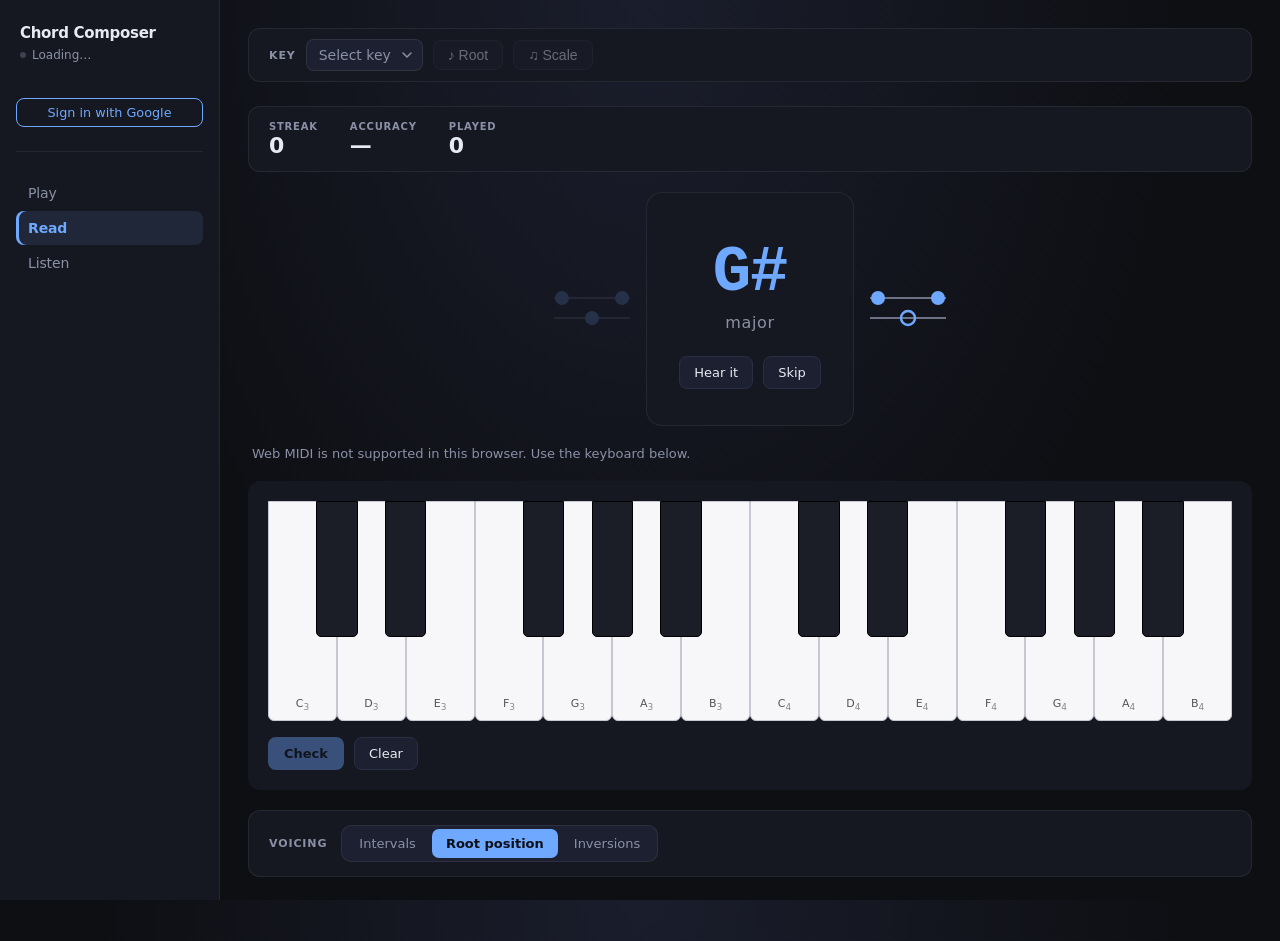
==== commit 31710459: "Show "Together" preview in any multi-note exercise The play-marked-together button was gated to chor" ====
--- a/learn/index.html
+++ b/learn/index.html
@@ -4,7 +4,7 @@
     <meta charset="UTF-8" />
     <meta name="viewport" content="width=device-width, initial-scale=1.0" />
     <title>Chord Composer</title>
-    <script type="module" crossorigin src="/learn/assets/index-BrciW1HS.js"></script>
+    <script type="module" crossorigin src="/learn/assets/index-gQ1oujWK.js"></script>
     <link rel="stylesheet" crossorigin href="/learn/assets/index-Csb1QBWQ.css">
   </head>
   <body>
